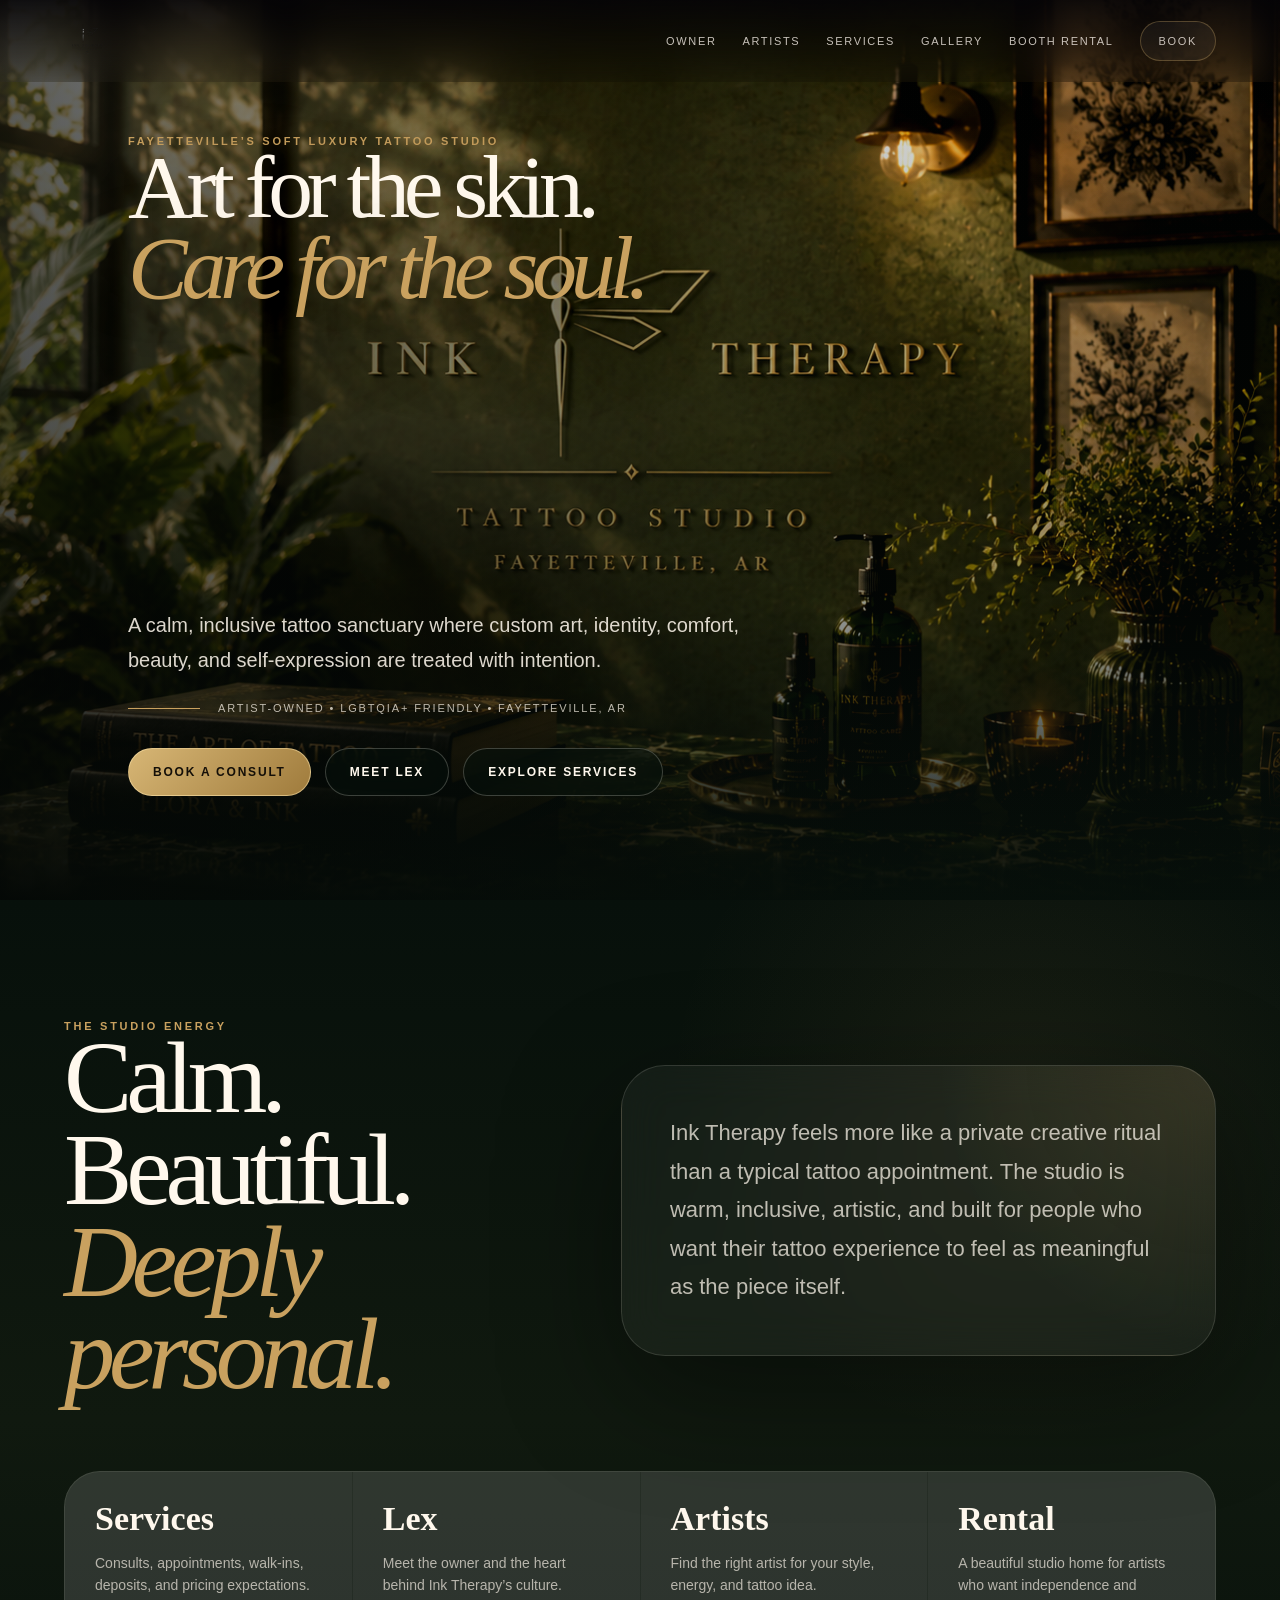
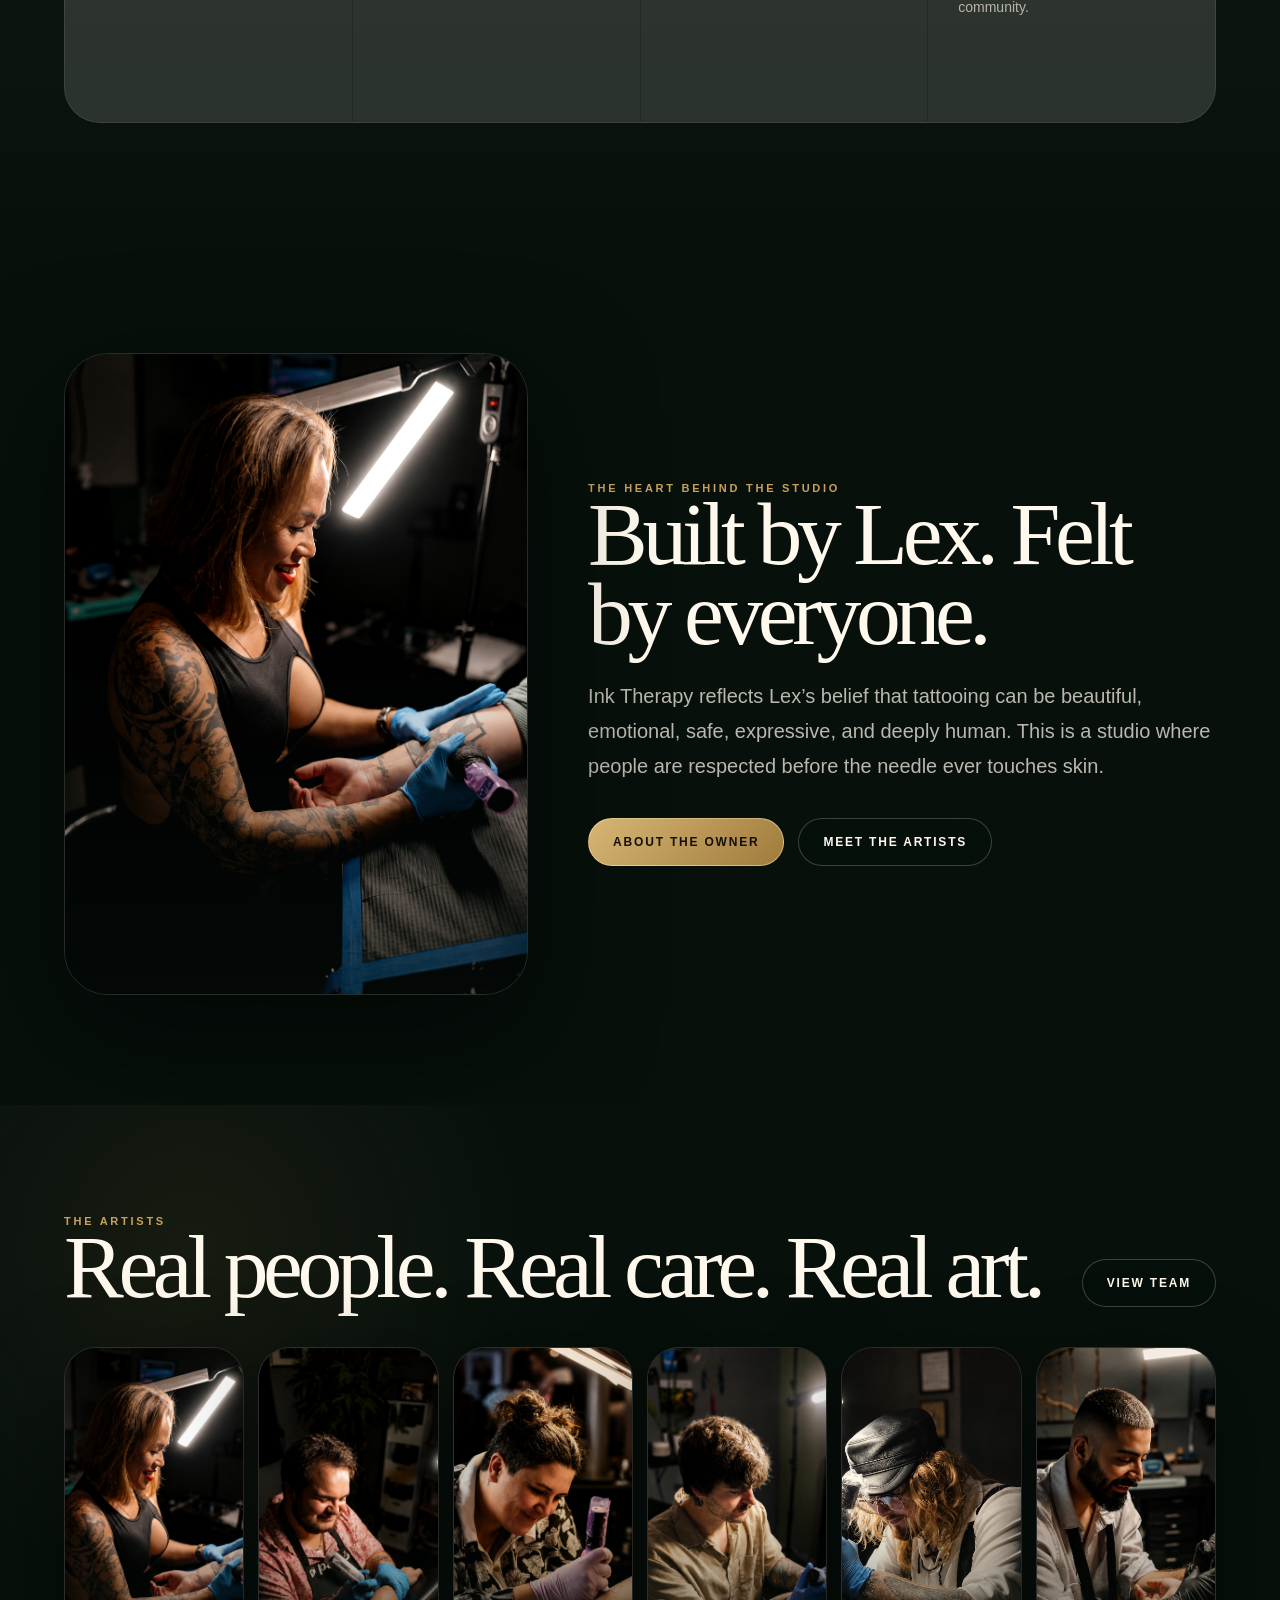
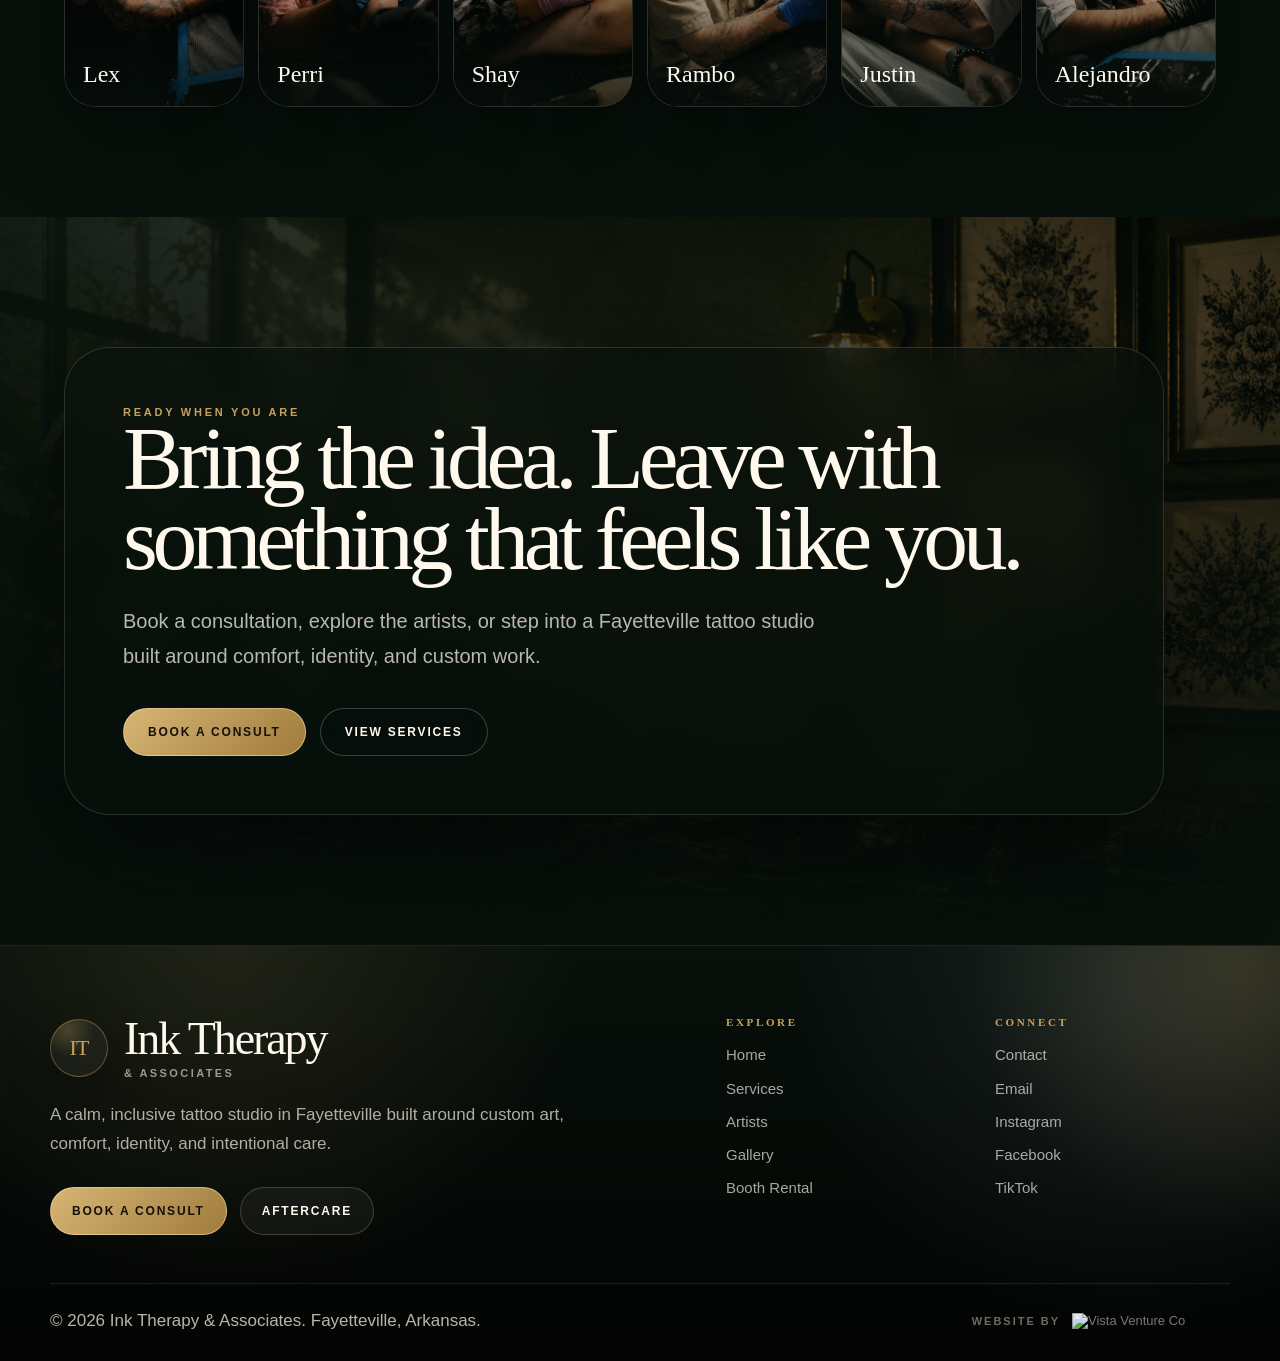
==== index.html @ aa560576 "Update index.html" ====
<!-- ===== PART 1 START: HEAD + GLOBAL STYLE ===== -->
<!DOCTYPE html>
<html lang="en">
<head>
<meta charset="UTF-8" />
<meta name="viewport" content="width=device-width, initial-scale=1.0" />

<title>Ink Therapy | Fayetteville Tattoo Sanctuary</title>
<meta name="description" content="Ink Therapy is a calm, inclusive, artist-owned tattoo studio in Fayetteville, Arkansas built around custom art, comfort, identity, healing, and self-expression." />

<link rel="stylesheet" href="css/nav.css" />

<style>
*{margin:0;padding:0;box-sizing:border-box}
html{scroll-behavior:smooth}

body{
  font-family:Inter,Arial,sans-serif;
  background:#07100b;
  color:#fff8ed;
  overflow-x:hidden;
}

a{text-decoration:none;color:inherit}
img{display:block;max-width:100%}

:root{
  --green:#07100b;
  --deep:#030403;
  --cream:#fff8ed;
  --muted:rgba(255,248,237,.72);
  --gold:#c9a15f;
  --line:rgba(255,248,237,.16);
}

.noise{
  position:fixed;
  inset:0;
  z-index:9999;
  pointer-events:none;
  opacity:.07;
  background-image:url("https://grainy-gradients.vercel.app/noise.svg");
}

.eyebrow{
  color:var(--gold);
  text-transform:uppercase;
  letter-spacing:.25em;
  font-size:11px;
  font-weight:900;
}

h1,h2,h3{
  font-family:Georgia,serif;
  font-weight:500;
  line-height:.9;
}

p{
  color:var(--muted);
  line-height:1.75;
  font-size:17px;
}

.btn-row{
  display:flex;
  gap:14px;
  flex-wrap:wrap;
  margin-top:34px;
}

.btn{
  display:inline-flex;
  align-items:center;
  justify-content:center;
  padding:16px 24px;
  border-radius:999px;
  border:1px solid rgba(255,248,237,.22);
  background:rgba(7,16,11,.56);
  backdrop-filter:blur(18px);
  color:var(--cream);
  text-transform:uppercase;
  letter-spacing:.15em;
  font-size:12px;
  font-weight:900;
  transition:.35s ease;
}

.btn.gold{
  background:linear-gradient(135deg,#d7b675,#9f7b3c);
  color:#140f08;
  border-color:rgba(255,231,174,.5);
}

.btn:hover{
  transform:translateY(-3px);
  border-color:rgba(201,161,95,.7);
  box-shadow:0 24px 80px rgba(0,0,0,.45),0 0 45px rgba(201,161,95,.16);
}

@media(max-width:800px){
  .btn{width:100%}
}
</style>
</head>

<body>
<div class="noise"></div>

<header class="site-header">
  <a href="index.html" class="brand">
    <img src="assets/logo-white.png" alt="Ink Therapy logo">
  </a>

  <nav class="desktop-nav">
    <a href="owner/">Owner</a>
    <a href="team/">Artists</a>
    <a href="services/">Services</a>
    <a href="gallery/">Gallery</a>
    <a href="booth-rental/">Booth Rental</a>
    <a href="contact/" class="nav-cta">Book</a>
  </nav>

  <button class="menu-btn" id="menuBtn">☰</button>
</header>

<div class="mobile-panel" id="mobilePanel">
  <a href="owner/">Owner</a>
  <a href="team/">Artists</a>
  <a href="services/">Services</a>
  <a href="gallery/">Gallery</a>
  <a href="booth-rental/">Booth Rental</a>
  <a href="contact/">Book</a>
</div>

<main>
<!-- ===== PART 1 END ===== -->

 <!-- ===== PART 2 START: CINEMATIC HERO ===== -->
<section class="hero">
<style>
.hero{
  min-height:100vh;
  position:relative;
  overflow:hidden;
  display:flex;
  align-items:flex-start;
  padding:135px 5vw 70px;
  background:#07100b;
}

.hero-bg{
  position:absolute;
  inset:0;
  z-index:0;
}

.hero-bg img{
  width:100%;
  height:100%;
  object-fit:cover;
  object-position:center;
  filter:saturate(1.06) contrast(1.08) brightness(.96);
  transform:scale(1.04);
  animation:slowHero 18s ease-in-out infinite alternate;
}

@keyframes slowHero{
  from{transform:scale(1.04)}
  to{transform:scale(1.12)}
}

.hero-bg::after{
  content:"";
  position:absolute;
  inset:0;
  background:
    linear-gradient(90deg,rgba(3,4,3,.62) 0%,rgba(3,4,3,.32) 38%,rgba(3,4,3,.08) 72%),
    linear-gradient(to top,#07100b 0%,rgba(7,16,11,.34) 32%,rgba(7,16,11,.02) 100%);
}

.hero-content{
  position:relative;
  z-index:3;
  max-width:900px;
  margin-left:5vw;
}

.hero h1{
  font-size:clamp(36px,7vw,92px);
  max-width:600px;
  letter-spacing:-.07em;
  text-shadow:0 32px 90px rgba(0,0,0,.82);
}

.hero h1 em{
  display:block;
  color:var(--gold);
  font-style:italic;
  white-space:nowrap;
}

.hero-copy{
  max-width:640px;
  margin-top:300px;
  font-size:20px;
  color:rgba(255,248,237,.86);
}

.hero-signature{
  display:flex;
  align-items:center;
  gap:18px;
  margin-top:24px;
  color:rgba(255,248,237,.72);
  text-transform:uppercase;
  letter-spacing:.17em;
  font-size:11px;
}

.hero-signature::before{
  content:"";
  width:72px;
  height:1px;
  background:var(--gold);
}

.hero-side-card{
  display:none;
}

@media(max-width:950px){
  .hero{
    padding:125px 22px 70px;
  }

  .hero-copy{
    margin-top:190px;
  }
}
</style>

<div class="hero-bg">
  <img src="assets/hero-background.png" alt="Luxury green Ink Therapy tattoo studio interior">
</div>

<div class="hero-content">
  <div class="eyebrow">Fayetteville’s soft luxury tattoo studio</div>

  <h1>
    Art for the skin.
    <em>Care for the soul.</em>
  </h1>

  <p class="hero-copy">
    A calm, inclusive tattoo sanctuary where custom art, identity,
    comfort, beauty, and self-expression are treated with intention.
  </p>

  <div class="hero-signature">
    Artist-owned • LGBTQIA+ friendly • Fayetteville, AR
  </div>

  <div class="btn-row">
    <a class="btn gold" href="contact/">Book a Consult</a>
    <a class="btn" href="owner/">Meet Lex</a>
    <a class="btn" href="services/">Explore Services</a>
  </div>
</div>
</section>

<!-- ===== PART 2 END ===== -->

  <!-- ===== PART 3 START: HOME CONTENT ===== -->
<section class="intro">
<style>
.intro{
  padding:120px 5vw;
  background:
    radial-gradient(circle at 80% 20%,rgba(201,161,95,.08),transparent 28%),
    linear-gradient(to bottom,#07100b,#10190f 55%,#07100b);
}

.intro-grid{
  display:grid;
  grid-template-columns:.9fr 1.1fr;
  gap:70px;
  align-items:center;
}

.intro h2{
  font-size:clamp(46px,8vw,118px);
  letter-spacing:-.06em;
}

.intro h2 em{
  color:var(--gold);
  font-style:italic;
}

.intro-panel{
  padding:48px;
  border-radius:44px;
  border:1px solid rgba(255,248,237,.13);
  background:
    radial-gradient(circle at top right,rgba(201,161,95,.14),transparent 42%),
    rgba(255,255,255,.045);
  backdrop-filter:blur(22px);
  box-shadow:0 35px 120px rgba(0,0,0,.42);
}

.intro-panel p{
  font-size:22px;
}

.path-grid{
  display:grid;
  grid-template-columns:repeat(4,1fr);
  gap:1px;
  margin-top:70px;
  border:1px solid rgba(255,248,237,.12);
  border-radius:36px;
  overflow:hidden;
  background:rgba(255,255,255,.1);
}

.path-card{
  min-height:250px;
  padding:30px;
  background:rgba(255,255,255,.04);
  transition:.35s;
}

.path-card:hover{
  background:
    radial-gradient(circle at top right,rgba(201,161,95,.15),transparent 42%),
    rgba(255,255,255,.075);
}

.path-card strong{
  display:block;
  font-family:Georgia,serif;
  font-size:34px;
  line-height:1;
  margin-bottom:16px;
}

.path-card span{
  color:rgba(255,248,237,.66);
  line-height:1.6;
  font-size:14px;
}

@media(max-width:950px){
  .intro{padding:90px 22px}
  .intro-grid,.path-grid{grid-template-columns:1fr}
  .intro-panel{padding:34px}
}
</style>

<div class="intro-grid">
  <div>
    <div class="eyebrow">The studio energy</div>
    <h2>
      Calm. Beautiful.<br>
      <em>Deeply personal.</em>
    </h2>
  </div>

  <div class="intro-panel">
    <p>
      Ink Therapy feels more like a private creative ritual than a typical tattoo appointment.
      The studio is warm, inclusive, artistic, and built for people who want their tattoo
      experience to feel as meaningful as the piece itself.
    </p>
  </div>
</div>

<div class="path-grid">
  <a class="path-card" href="services/">
    <strong>Services</strong>
    <span>Consults, appointments, walk-ins, deposits, and pricing expectations.</span>
  </a>

  <a class="path-card" href="owner/">
    <strong>Lex</strong>
    <span>Meet the owner and the heart behind Ink Therapy’s culture.</span>
  </a>

  <a class="path-card" href="team/">
    <strong>Artists</strong>
    <span>Find the right artist for your style, energy, and tattoo idea.</span>
  </a>

  <a class="path-card" href="booth-rental/">
    <strong>Rental</strong>
    <span>A beautiful studio home for artists who want independence and community.</span>
  </a>
</div>
</section>

<section class="owner-preview">
<style>
.owner-preview{
  padding:110px 5vw;
  background:#07100b;
  overflow:hidden;
}

.owner-wrap{
  display:grid;
  grid-template-columns:.85fr 1.15fr;
  gap:60px;
  align-items:center;
}

.owner-photo{
  position:relative;
  border-radius:44px;
  overflow:hidden;
  border:1px solid rgba(255,248,237,.13);
  box-shadow:0 40px 120px rgba(0,0,0,.55);
}

.owner-photo img{
  width:100%;
  height:640px;
  object-fit:cover;
  filter:saturate(.95) contrast(1.04);
}

.owner-photo::after{
  content:"";
  position:absolute;
  inset:0;
  background:linear-gradient(to top,rgba(7,16,11,.5),transparent 58%);
}

.owner-copy h2{
  font-size:clamp(46px,7vw,104px);
  letter-spacing:-.06em;
}

.owner-copy p{
  max-width:720px;
  margin-top:24px;
  font-size:20px;
}

@media(max-width:950px){
  .owner-preview{padding:90px 22px}
  .owner-wrap{grid-template-columns:1fr}
  .owner-photo img{height:520px}
}
</style>

<div class="owner-wrap">
  <div class="owner-photo">
    <img src="assets/team-lex.png" alt="Lex, owner of Ink Therapy">
  </div>

  <div class="owner-copy">
    <div class="eyebrow">The heart behind the studio</div>
    <h2>Built by Lex. Felt by everyone.</h2>
    <p>
      Ink Therapy reflects Lex’s belief that tattooing can be beautiful,
      emotional, safe, expressive, and deeply human. This is a studio where
      people are respected before the needle ever touches skin.
    </p>

    <div class="btn-row">
      <a class="btn gold" href="owner/">About the Owner</a>
      <a class="btn" href="team/">Meet the Artists</a>
    </div>
  </div>
</div>
</section>
<!-- ===== PART 3 END ===== -->

  <!-- ===== PART 4 START: TEAM STRIP + CTA + FOOTER + JS ===== -->
<section class="team-strip">
<style>
.team-strip{
  padding:110px 5vw;
  background:
    radial-gradient(circle at 15% 20%,rgba(201,161,95,.08),transparent 28%),
    #07100b;
}

.team-head{
  display:flex;
  justify-content:space-between;
  align-items:end;
  gap:30px;
  margin-bottom:40px;
}

.team-head h2{
  font-size:clamp(44px,7vw,100px);
  letter-spacing:-.06em;
}

.team-row{
  display:grid;
  grid-template-columns:repeat(6,1fr);
  gap:14px;
}

.artist-tile{
  position:relative;
  min-height:360px;
  border-radius:32px;
  overflow:hidden;
  border:1px solid rgba(255,248,237,.12);
  background:#111;
  box-shadow:0 25px 90px rgba(0,0,0,.42);
}

.artist-tile img{
  width:100%;
  height:100%;
  object-fit:cover;
  transition:.8s ease;
}

.artist-tile:hover img{
  transform:scale(1.08);
}

.artist-tile::after{
  content:"";
  position:absolute;
  inset:0;
  background:linear-gradient(to top,rgba(7,16,11,.78),transparent 55%);
}

.artist-tile span{
  position:absolute;
  left:18px;
  bottom:18px;
  z-index:2;
  font-family:Georgia,serif;
  font-size:24px;
}

.final-cta{
  padding:130px 5vw;
  background:
    linear-gradient(90deg,rgba(7,16,11,.94),rgba(7,16,11,.68),rgba(7,16,11,.25)),
    linear-gradient(to top,#07100b,rgba(7,16,11,.2)),
    url("assets/hero-background.png") center/cover;
}

.cta-box{
  max-width:1100px;
  padding:58px;
  border-radius:46px;
  border:1px solid rgba(255,248,237,.14);
  background:rgba(7,16,11,.62);
  backdrop-filter:blur(24px);
  box-shadow:0 40px 120px rgba(0,0,0,.55);
}

.cta-box h2{
  font-size:clamp(46px,7vw,104px);
  letter-spacing:-.06em;
}

.cta-box p{
  max-width:720px;
  margin-top:24px;
  font-size:20px;
}

.footer{
  padding:42px 5vw;
  display:flex;
  justify-content:space-between;
  gap:20px;
  flex-wrap:wrap;
  border-top:1px solid rgba(255,248,237,.08);
  color:rgba(255,248,237,.52);
  font-size:13px;
  background:#07100b;
}

.footer a{color:#fff8ed}

@media(max-width:1050px){
  .team-row{grid-template-columns:repeat(3,1fr)}
}

@media(max-width:700px){
  .team-strip,.final-cta{padding:90px 22px}
  .team-head{display:block}
  .team-row{grid-template-columns:1fr 1fr}
  .artist-tile{min-height:280px}
  .cta-box{padding:34px;border-radius:34px}
}
</style>

<div class="team-head">
  <div>
    <div class="eyebrow">The artists</div>
    <h2>Real people. Real care. Real art.</h2>
  </div>
  <a class="btn" href="team/">View Team</a>
</div>

<div class="team-row">
  <a class="artist-tile" href="owner/">
    <img src="assets/team-lex.png" alt="Lex">
    <span>Lex</span>
  </a>

  <a class="artist-tile" href="team/">
    <img src="assets/team-perri.png" alt="Perri">
    <span>Perri</span>
  </a>

  <a class="artist-tile" href="team/">
    <img src="assets/team-shay.png" alt="Shay">
    <span>Shay</span>
  </a>

  <a class="artist-tile" href="team/">
    <img src="assets/team-rambo.png" alt="Rambo">
    <span>Rambo</span>
  </a>

  <a class="artist-tile" href="team/">
    <img src="assets/team-justin.png" alt="Justin">
    <span>Justin</span>
  </a>

  <a class="artist-tile" href="team/">
    <img src="assets/team-alejandro.png" alt="Alejandro">
    <span>Alejandro</span>
  </a>
</div>
</section>

<section class="final-cta">
  <div class="cta-box">
    <div class="eyebrow">Ready when you are</div>
    <h2>Bring the idea. Leave with something that feels like you.</h2>
    <p>
      Book a consultation, explore the artists, or step into a Fayetteville tattoo
      studio built around comfort, identity, and custom work.
    </p>

    <div class="btn-row">
      <a class="btn gold" href="contact/">Book a Consult</a>
      <a class="btn" href="services/">View Services</a>
    </div>
  </div>
</section>

</main>

<div id="site-footer"></div>
<script src="components/footer.js"></script>

<script>
const menuBtn = document.getElementById("menuBtn");
const mobilePanel = document.getElementById("mobilePanel");

menuBtn.addEventListener("click", () => {
  mobilePanel.classList.toggle("active");
  menuBtn.textContent = mobilePanel.classList.contains("active") ? "×" : "☰";
});

mobilePanel.querySelectorAll("a").forEach(link => {
  link.addEventListener("click", () => {
    mobilePanel.classList.remove("active");
    menuBtn.textContent = "☰";
  });
});
</script>

</body>
</html>
<!-- ===== PART 4 END ===== -->
---- css/nav.css ----
/* ===== PART 1 START: SHARED NAV ===== */
:root{
  --ink:#050407;
  --skin:#fff8f1;
  --muted:rgba(255,248,241,.66);
  --gold:#d6b16f;
  --line:rgba(255,255,255,.14);
  --glass:rgba(255,255,255,.06);
}

.site-header{
  position:fixed;
  top:0;
  left:0;
  width:100%;
  z-index:999;
  padding:18px 5vw;
  display:flex;
  justify-content:space-between;
  align-items:center;
  background:linear-gradient(to bottom,rgba(5,4,7,.88),rgba(5,4,7,.16));
  backdrop-filter:blur(22px);
}

.brand{
  display:flex;
  align-items:center;
  text-decoration:none;
}

.brand img{
  height:46px;
  width:auto;
  display:block;
  filter:none;
}

.desktop-nav{
  display:flex;
  gap:26px;
  align-items:center;
}

.desktop-nav a{
  color:var(--skin);
  text-decoration:none;
  text-transform:uppercase;
  letter-spacing:.15em;
  font-size:11px;
  opacity:.76;
  transition:.3s;
}

.desktop-nav a:hover{
  color:var(--gold);
  opacity:1;
}

.nav-cta{
  padding:13px 18px;
  border-radius:999px;
  border:1px solid rgba(214,177,111,.4);
  background:rgba(255,255,255,.06);
}

.menu-btn{
  display:none;
  width:46px;
  height:46px;
  border-radius:50%;
  border:1px solid var(--line);
  background:var(--glass);
  color:var(--skin);
  font-size:22px;
}

.mobile-panel{
  position:fixed;
  inset:0;
  z-index:998;
  display:none;
  flex-direction:column;
  align-items:center;
  justify-content:center;
  gap:28px;
  background:rgba(5,4,7,.97);
  backdrop-filter:blur(30px);
}

.mobile-panel.active{
  display:flex;
}

.mobile-panel a{
  color:var(--skin);
  text-decoration:none;
  text-transform:uppercase;
  letter-spacing:.16em;
  font-size:18px;
}

@media(max-width:900px){
  .desktop-nav{display:none}
  .menu-btn{display:block}
  .brand img{height:38px}
}
/* ===== PART 1 END ===== */
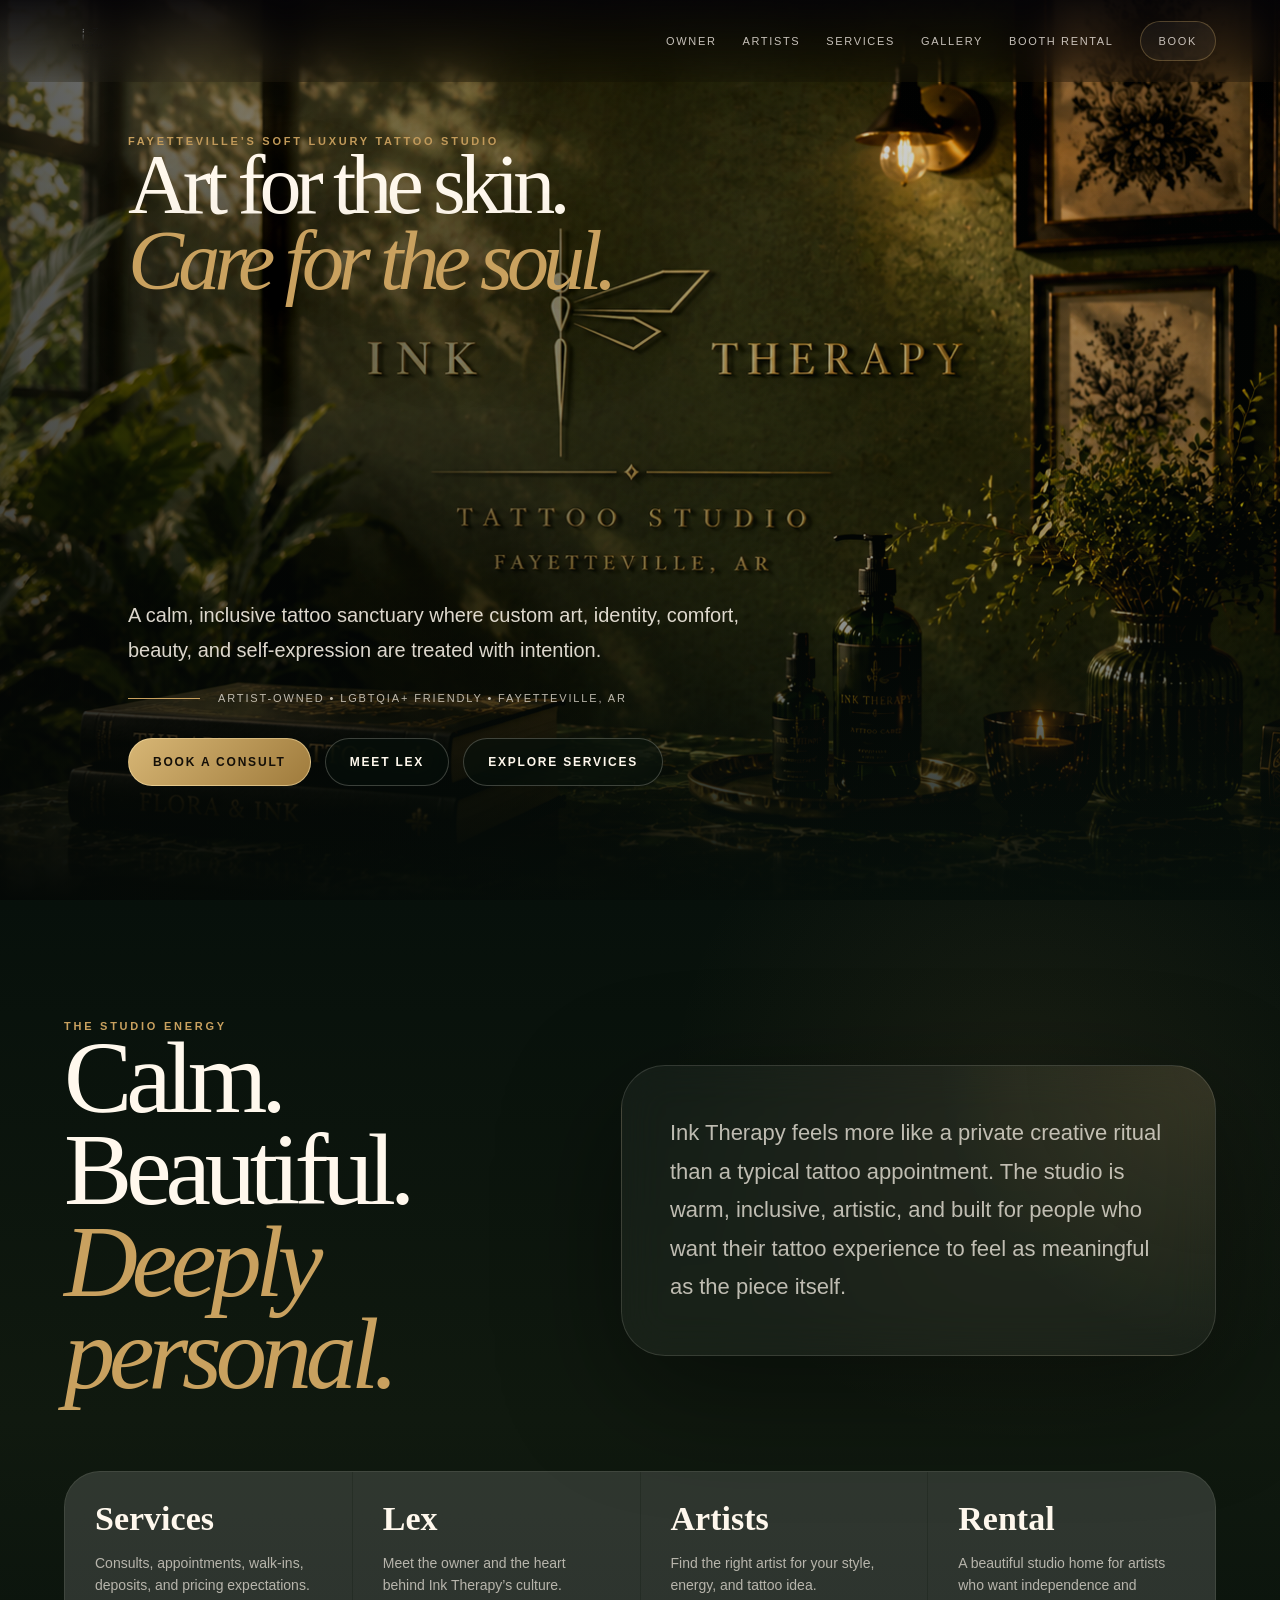
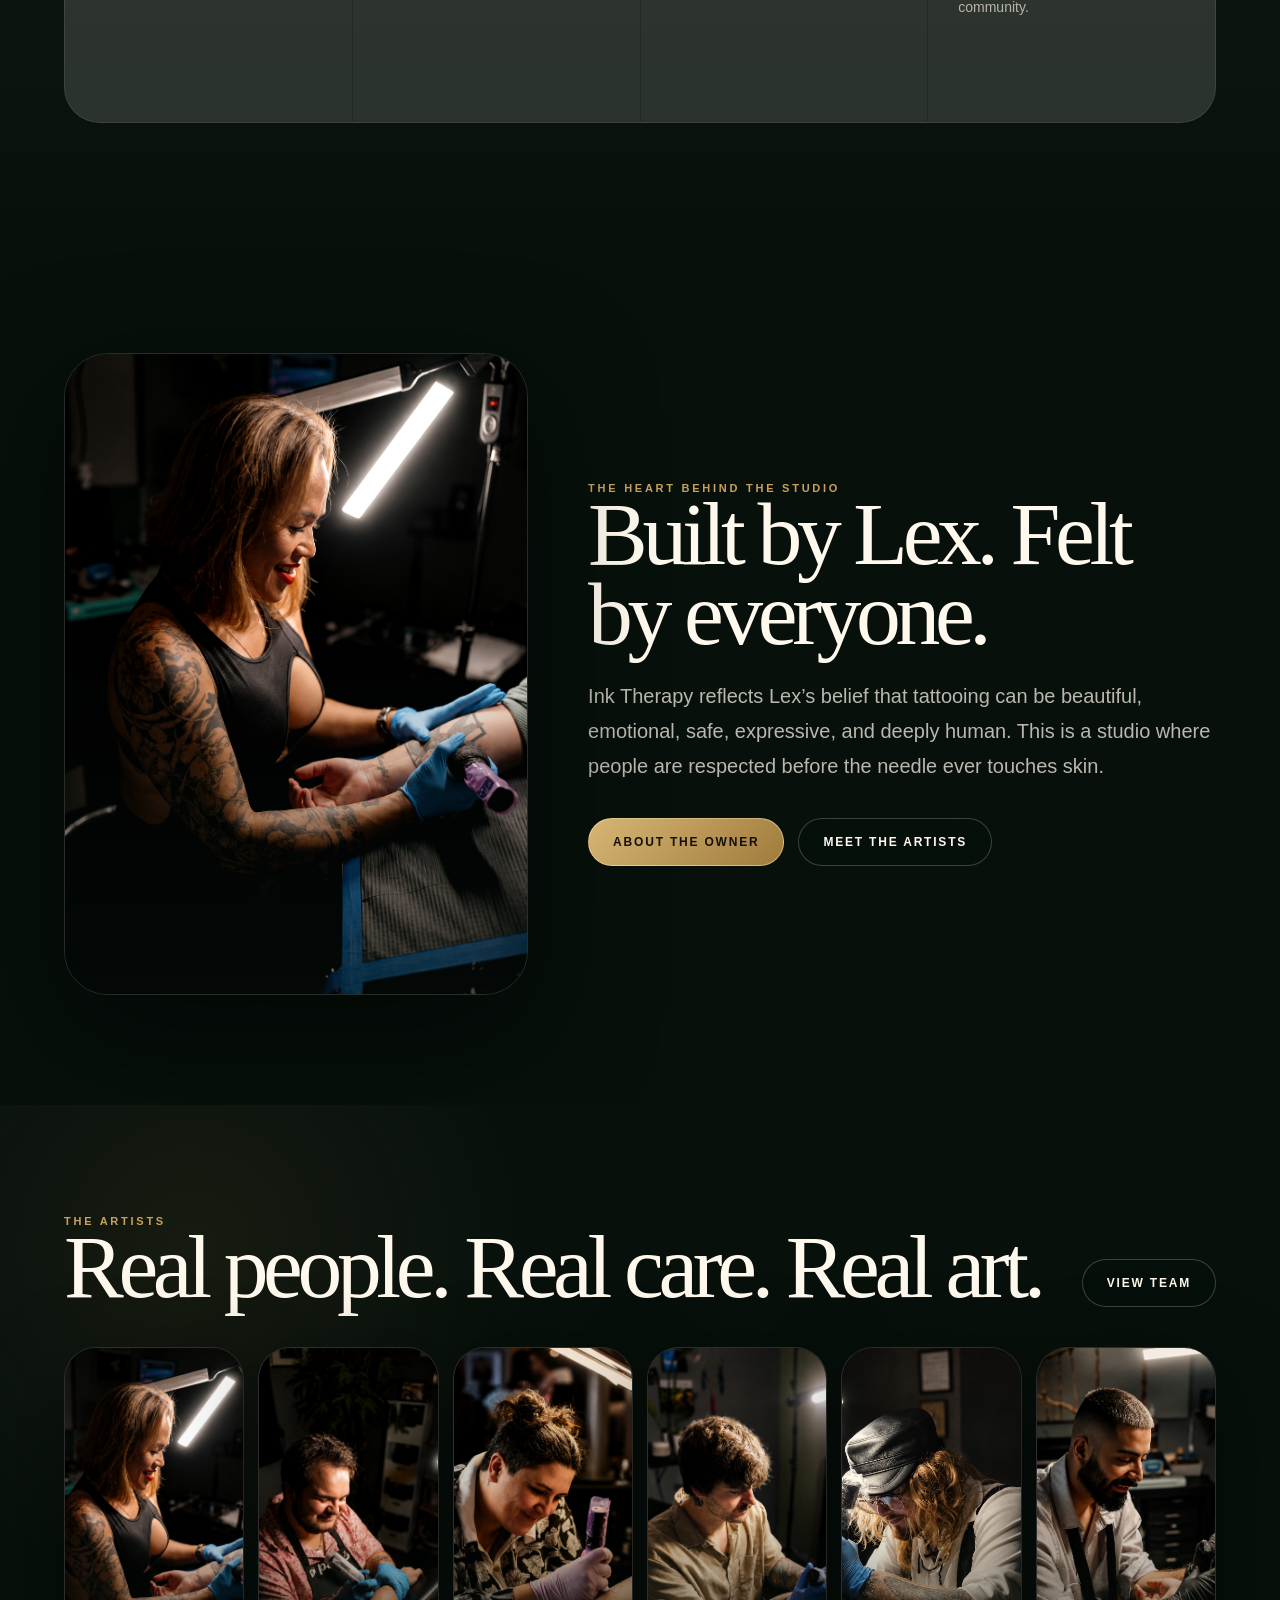
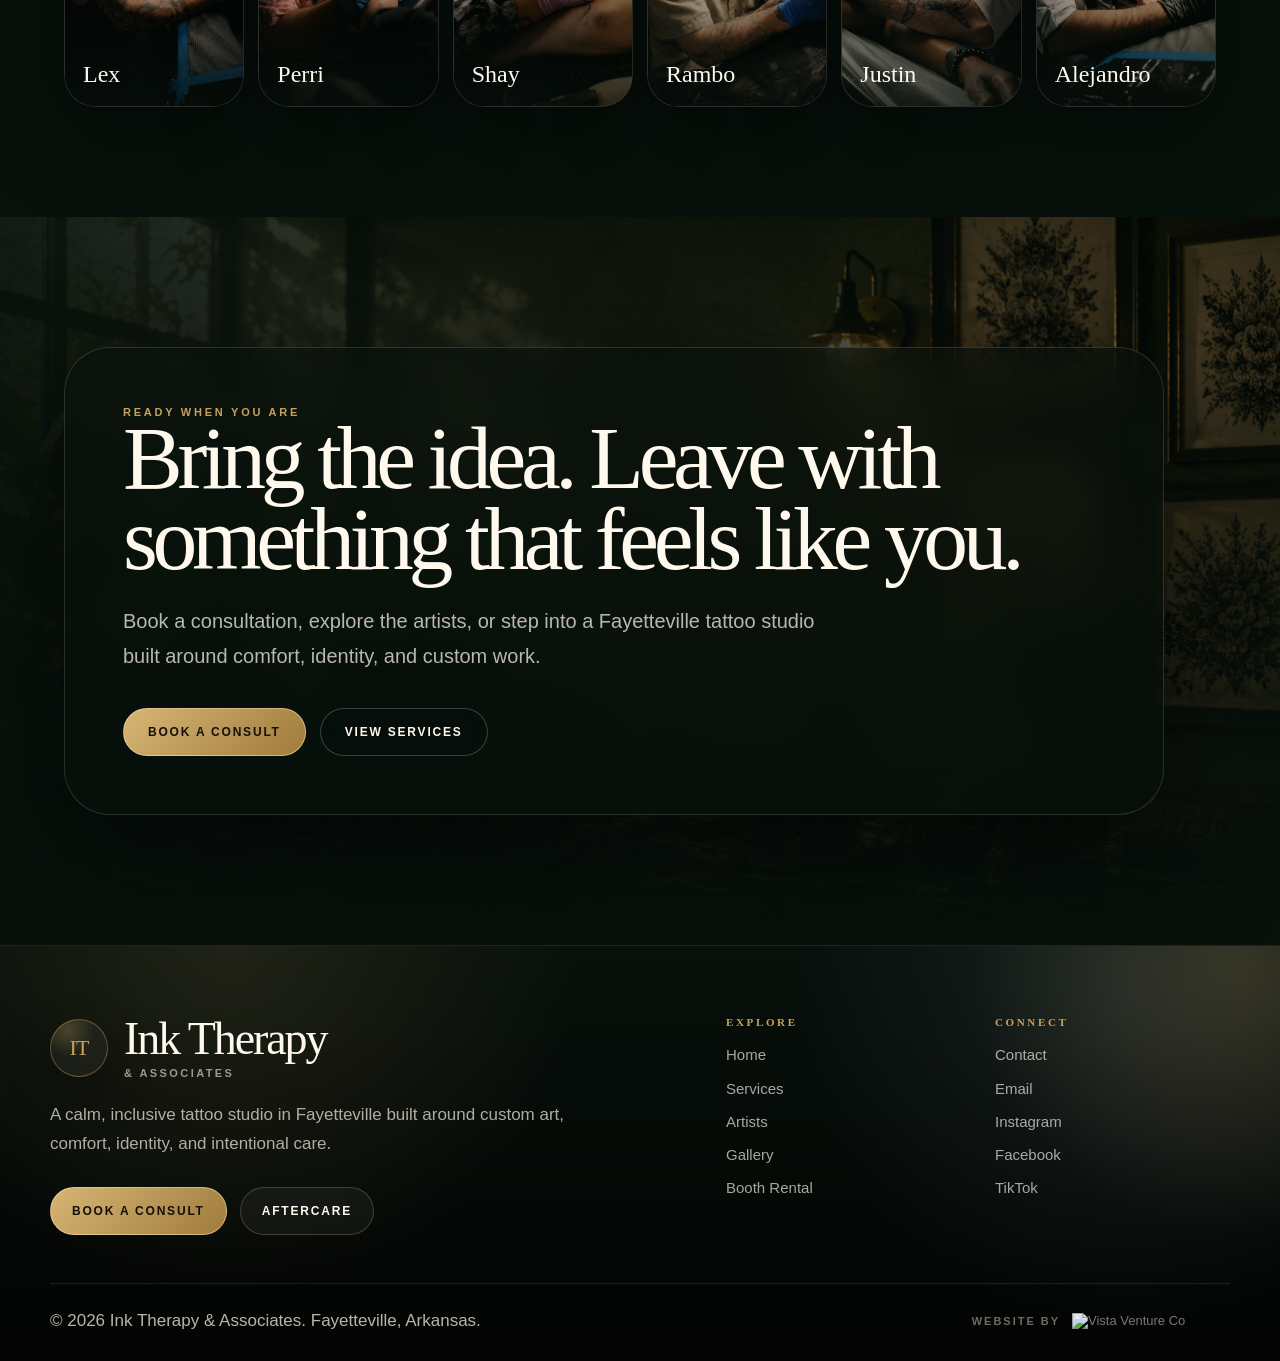
==== commit 737fc819: "Update index.html" ====
--- a/index.html
+++ b/index.html
@@ -187,8 +187,8 @@
 }
 
 .hero h1{
-  font-size:clamp(36px,7vw,92px);
-  max-width:600px;
+  font-size:clamp(28px,7vw,84px);
+  max-width:800px;
   letter-spacing:-.07em;
   text-shadow:0 32px 90px rgba(0,0,0,.82);
 }
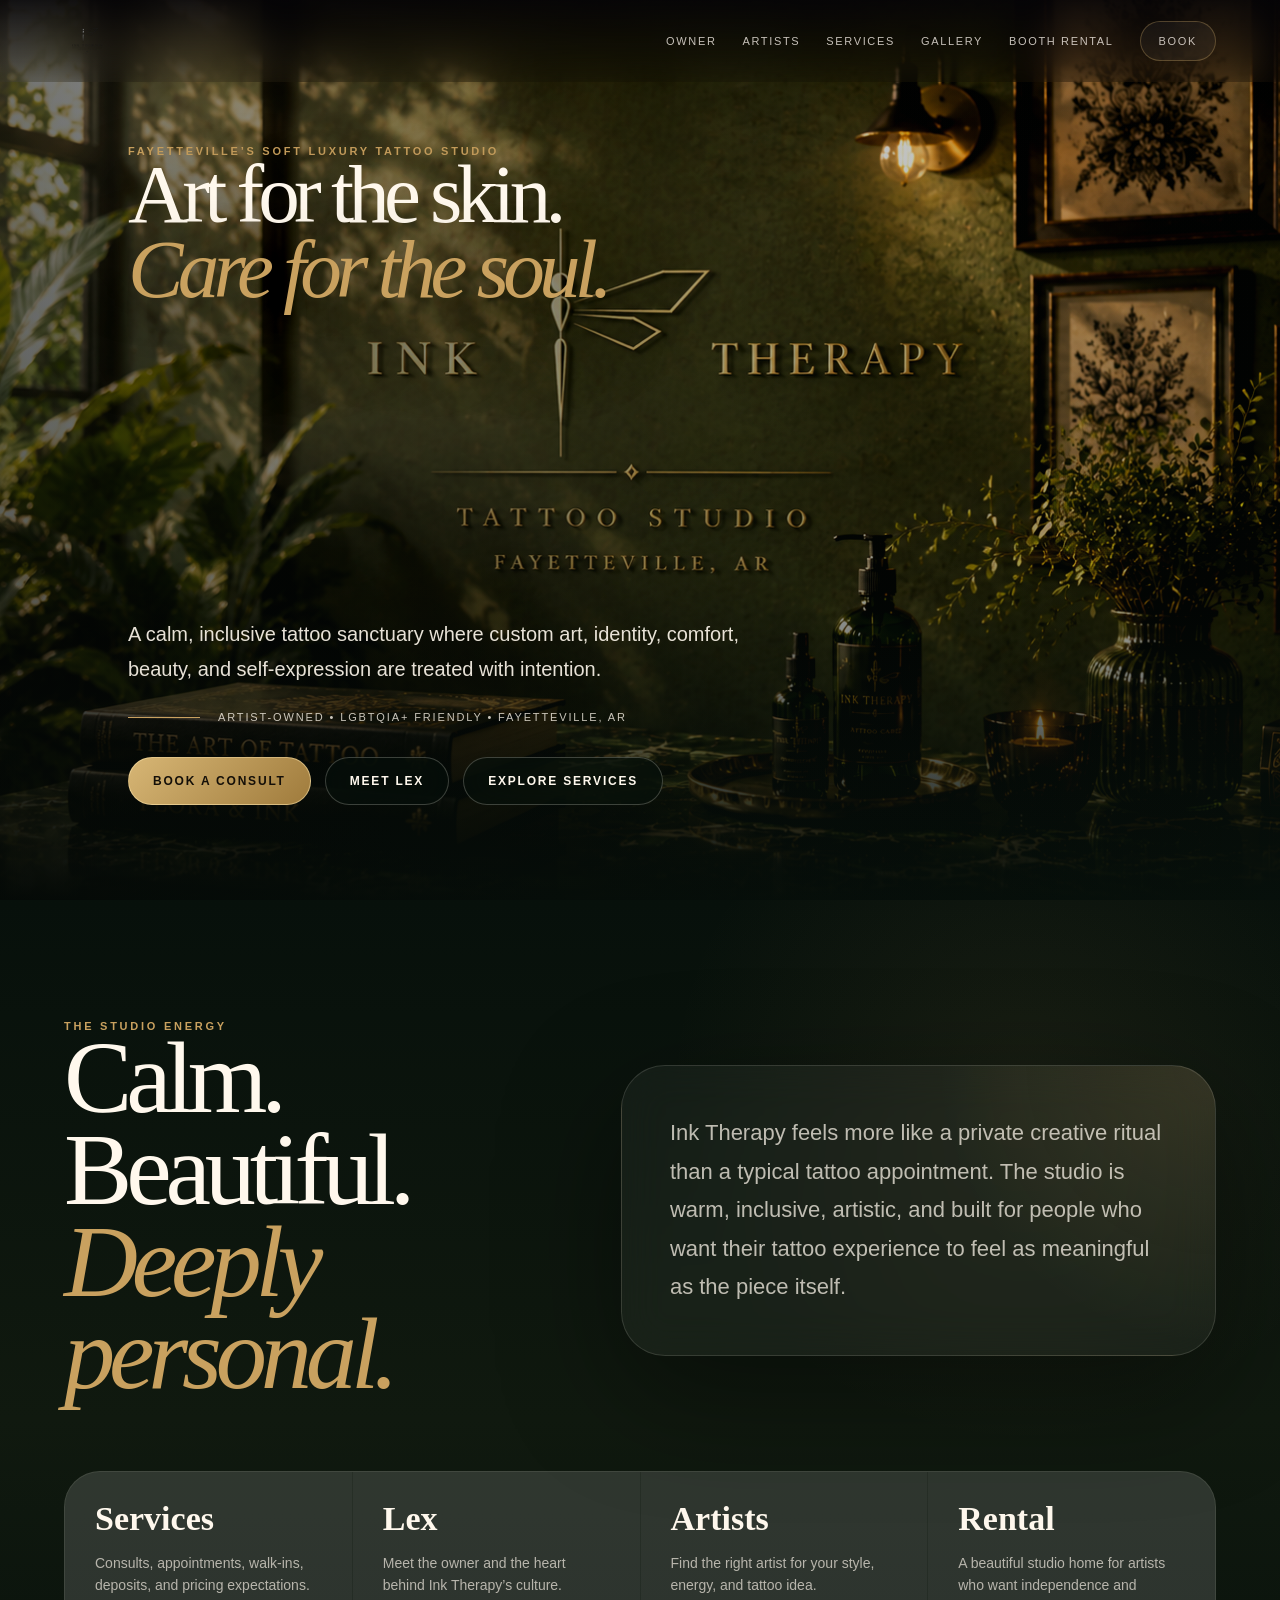
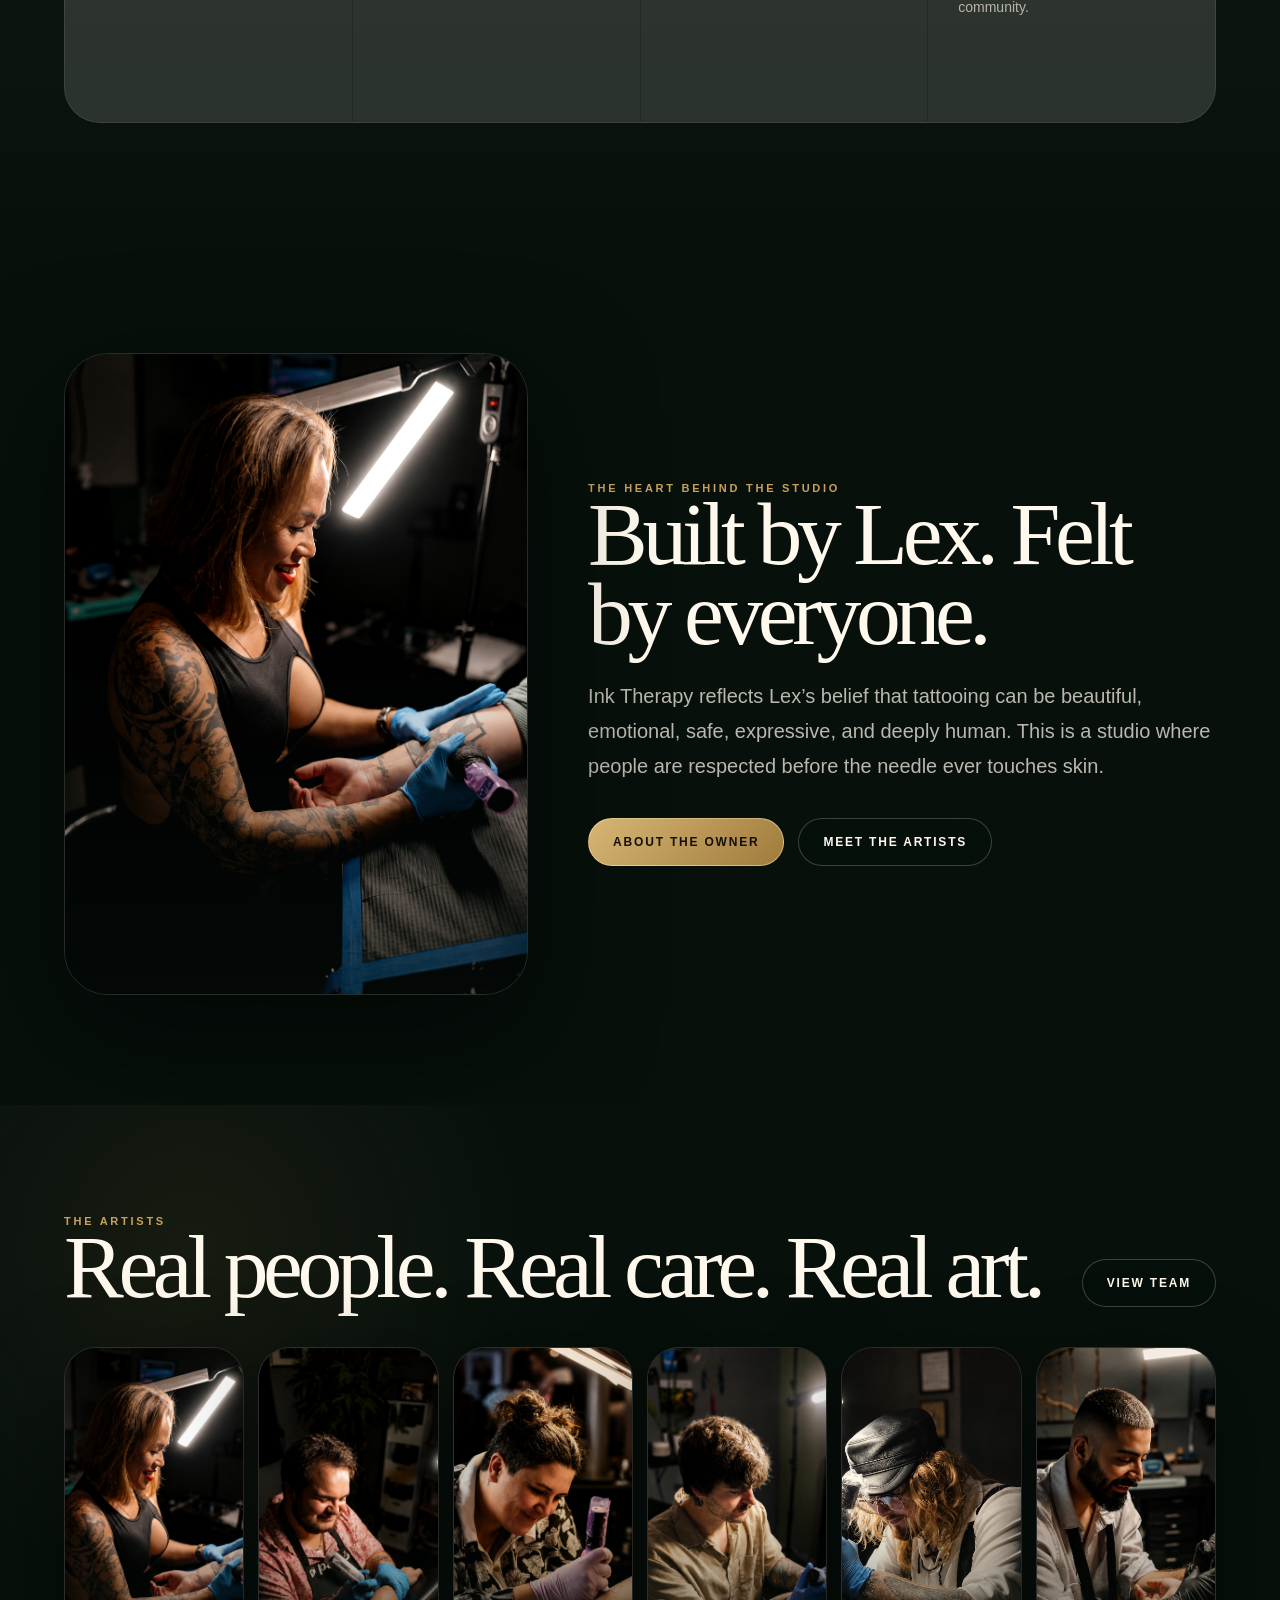
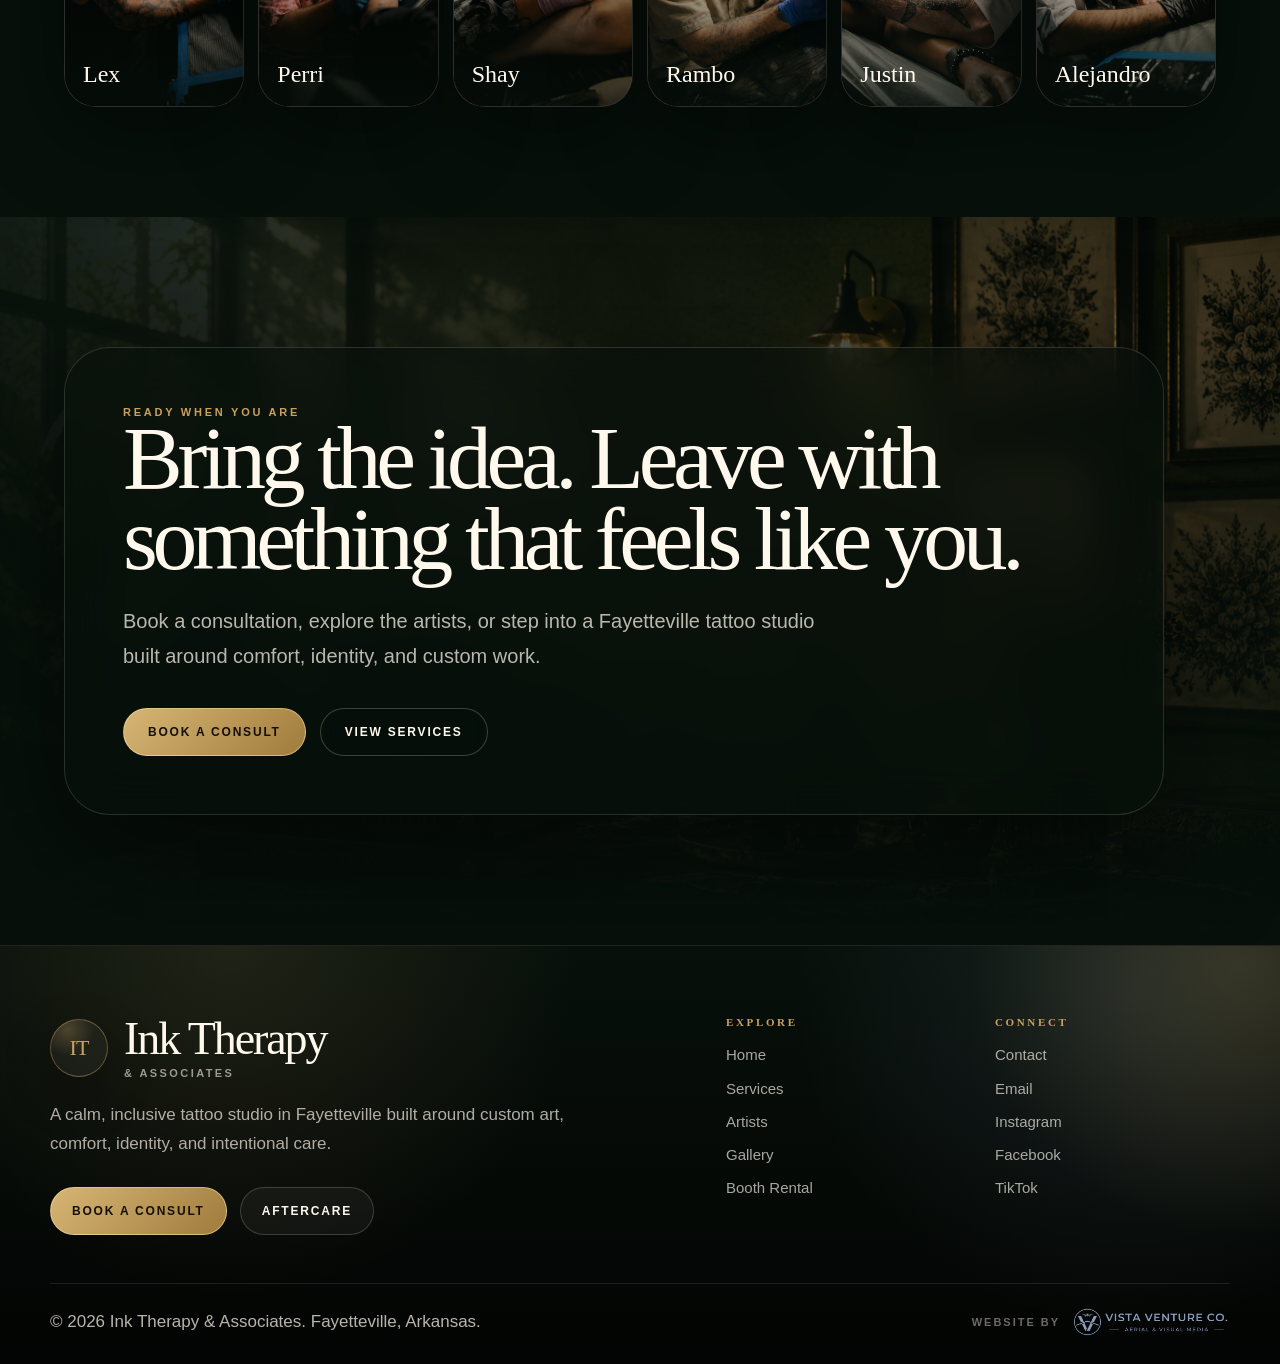
==== commit 73d11dc4: "Update index.html" ====
--- a/index.html
+++ b/index.html
@@ -143,9 +143,6 @@
   min-height:100vh;
   position:relative;
   overflow:hidden;
-  display:flex;
-  align-items:flex-start;
-  padding:135px 5vw 70px;
   background:#07100b;
 }
 
@@ -175,20 +172,21 @@
   position:absolute;
   inset:0;
   background:
-    linear-gradient(90deg,rgba(3,4,3,.62) 0%,rgba(3,4,3,.32) 38%,rgba(3,4,3,.08) 72%),
-    linear-gradient(to top,#07100b 0%,rgba(7,16,11,.34) 32%,rgba(7,16,11,.02) 100%);
-}
-
-.hero-content{
-  position:relative;
+    linear-gradient(90deg,rgba(3,4,3,.52),rgba(3,4,3,.22),rgba(3,4,3,.04)),
+    linear-gradient(to top,#07100b 0%,rgba(7,16,11,.28) 34%,rgba(7,16,11,.02) 100%);
+}
+
+.hero-title{
+  position:absolute;
   z-index:3;
-  max-width:900px;
-  margin-left:5vw;
+  top:145px;
+  left:10vw;
+  max-width:820px;
 }
 
 .hero h1{
-  font-size:clamp(28px,7vw,84px);
-  max-width:800px;
+  font-size:clamp(44px,6.5vw,96px);
+  max-width:820px;
   letter-spacing:-.07em;
   text-shadow:0 32px 90px rgba(0,0,0,.82);
 }
@@ -200,11 +198,17 @@
   white-space:nowrap;
 }
 
+.hero-lower{
+  position:absolute;
+  z-index:3;
+  left:10vw;
+  bottom:95px;
+  max-width:650px;
+}
+
 .hero-copy{
-  max-width:640px;
-  margin-top:300px;
   font-size:20px;
-  color:rgba(255,248,237,.86);
+  color:rgba(255,248,237,.9);
 }
 
 .hero-signature{
@@ -212,7 +216,7 @@
   align-items:center;
   gap:18px;
   margin-top:24px;
-  color:rgba(255,248,237,.72);
+  color:rgba(255,248,237,.78);
   text-transform:uppercase;
   letter-spacing:.17em;
   font-size:11px;
@@ -225,17 +229,58 @@
   background:var(--gold);
 }
 
-.hero-side-card{
-  display:none;
-}
-
 @media(max-width:950px){
   .hero{
-    padding:125px 22px 70px;
+    min-height:100svh;
+  }
+
+  .hero-bg img{
+    object-position:58% center;
+  }
+
+  .hero-bg::after{
+    background:
+      linear-gradient(to bottom,rgba(3,4,3,.72),rgba(3,4,3,.22),rgba(3,4,3,.82)),
+      linear-gradient(90deg,rgba(3,4,3,.58),rgba(3,4,3,.16));
+  }
+
+  .hero-title{
+    top:125px;
+    left:22px;
+    right:22px;
+    max-width:none;
+  }
+
+  .hero h1{
+    font-size:clamp(42px,13vw,72px);
+    max-width:100%;
+  }
+
+  .hero h1 em{
+    white-space:normal;
+  }
+
+  .hero-lower{
+    left:22px;
+    right:22px;
+    bottom:42px;
+    max-width:none;
   }
 
   .hero-copy{
-    margin-top:190px;
+    font-size:16px;
+    line-height:1.55;
+  }
+
+  .hero-signature{
+    font-size:10px;
+    line-height:1.5;
+    align-items:flex-start;
+  }
+
+  .hero-signature::before{
+    width:42px;
+    margin-top:7px;
   }
 }
 </style>
@@ -244,14 +289,15 @@
   <img src="assets/hero-background.png" alt="Luxury green Ink Therapy tattoo studio interior">
 </div>
 
-<div class="hero-content">
+<div class="hero-title">
   <div class="eyebrow">Fayetteville’s soft luxury tattoo studio</div>
-
   <h1>
     Art for the skin.
     <em>Care for the soul.</em>
   </h1>
-
+</div>
+
+<div class="hero-lower">
   <p class="hero-copy">
     A calm, inclusive tattoo sanctuary where custom art, identity,
     comfort, beauty, and self-expression are treated with intention.
@@ -268,7 +314,6 @@
   </div>
 </div>
 </section>
-
 <!-- ===== PART 2 END ===== -->
 
   <!-- ===== PART 3 START: HOME CONTENT ===== -->
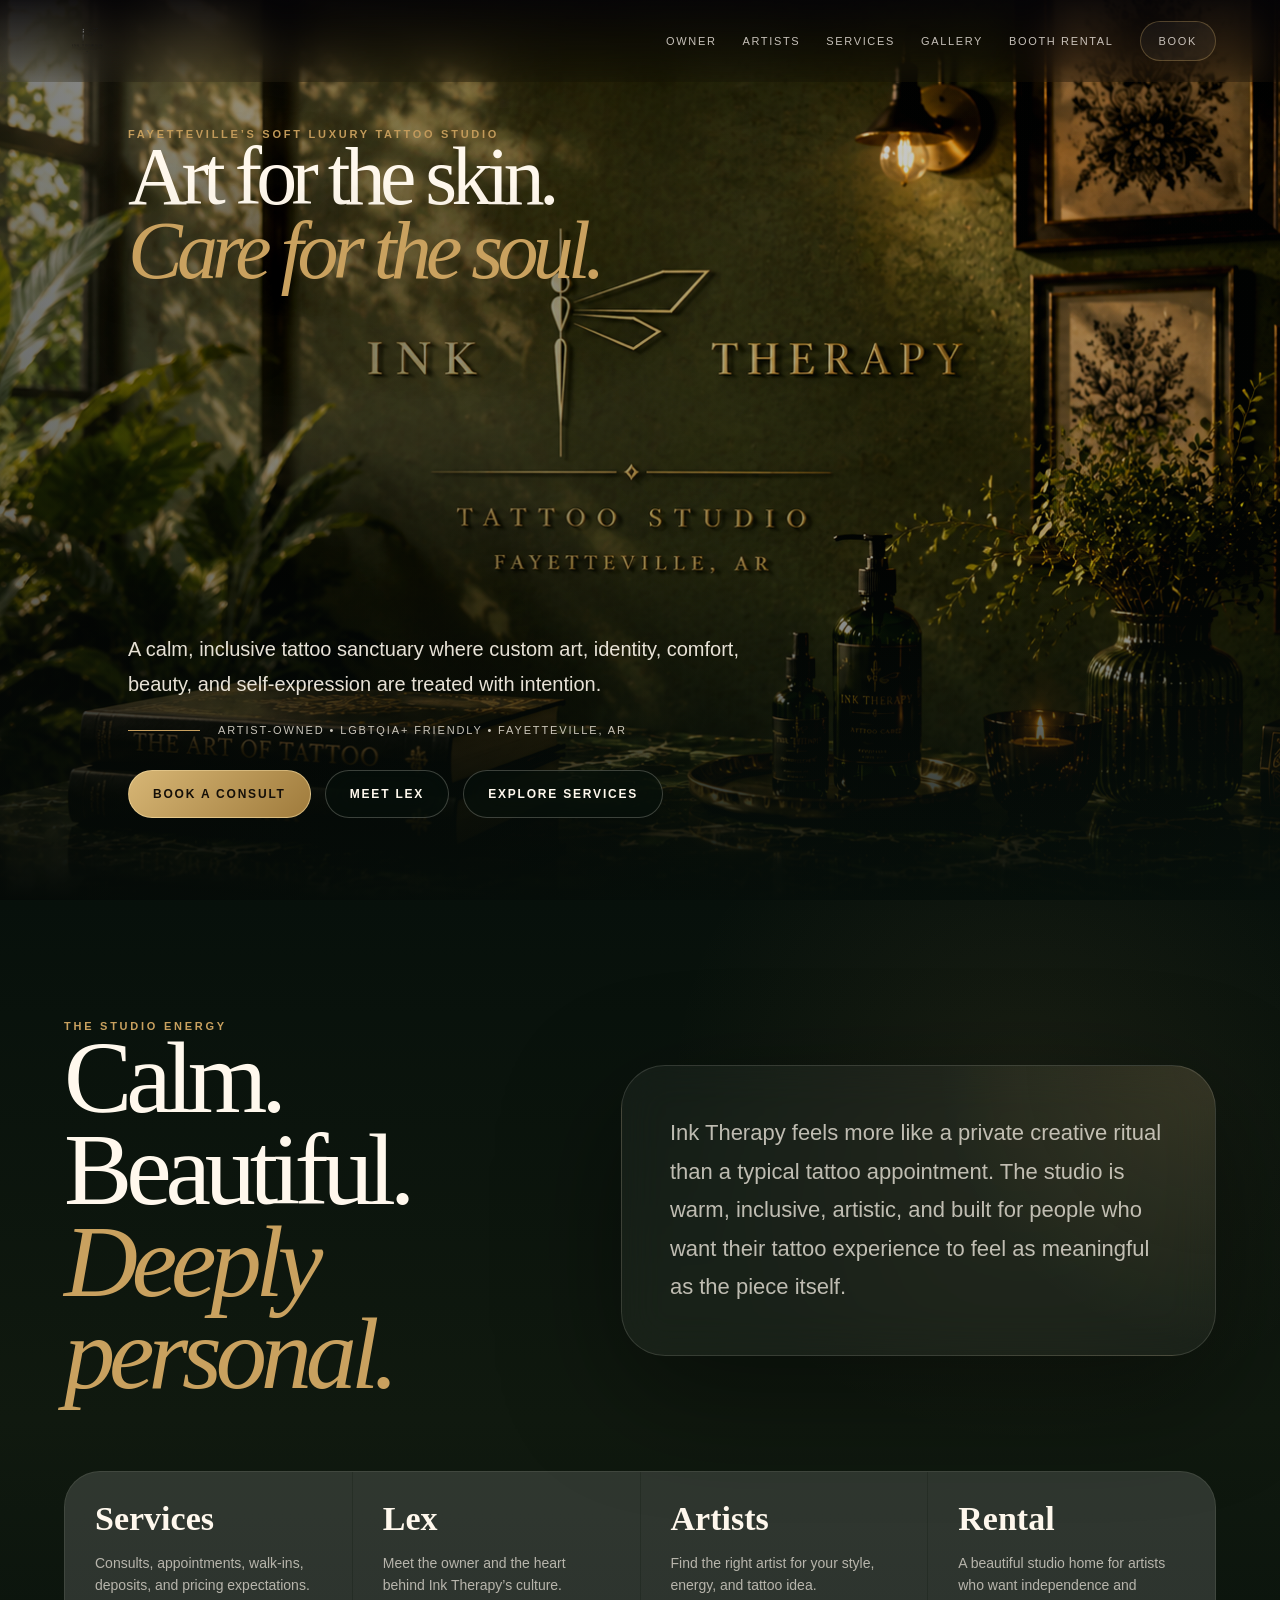
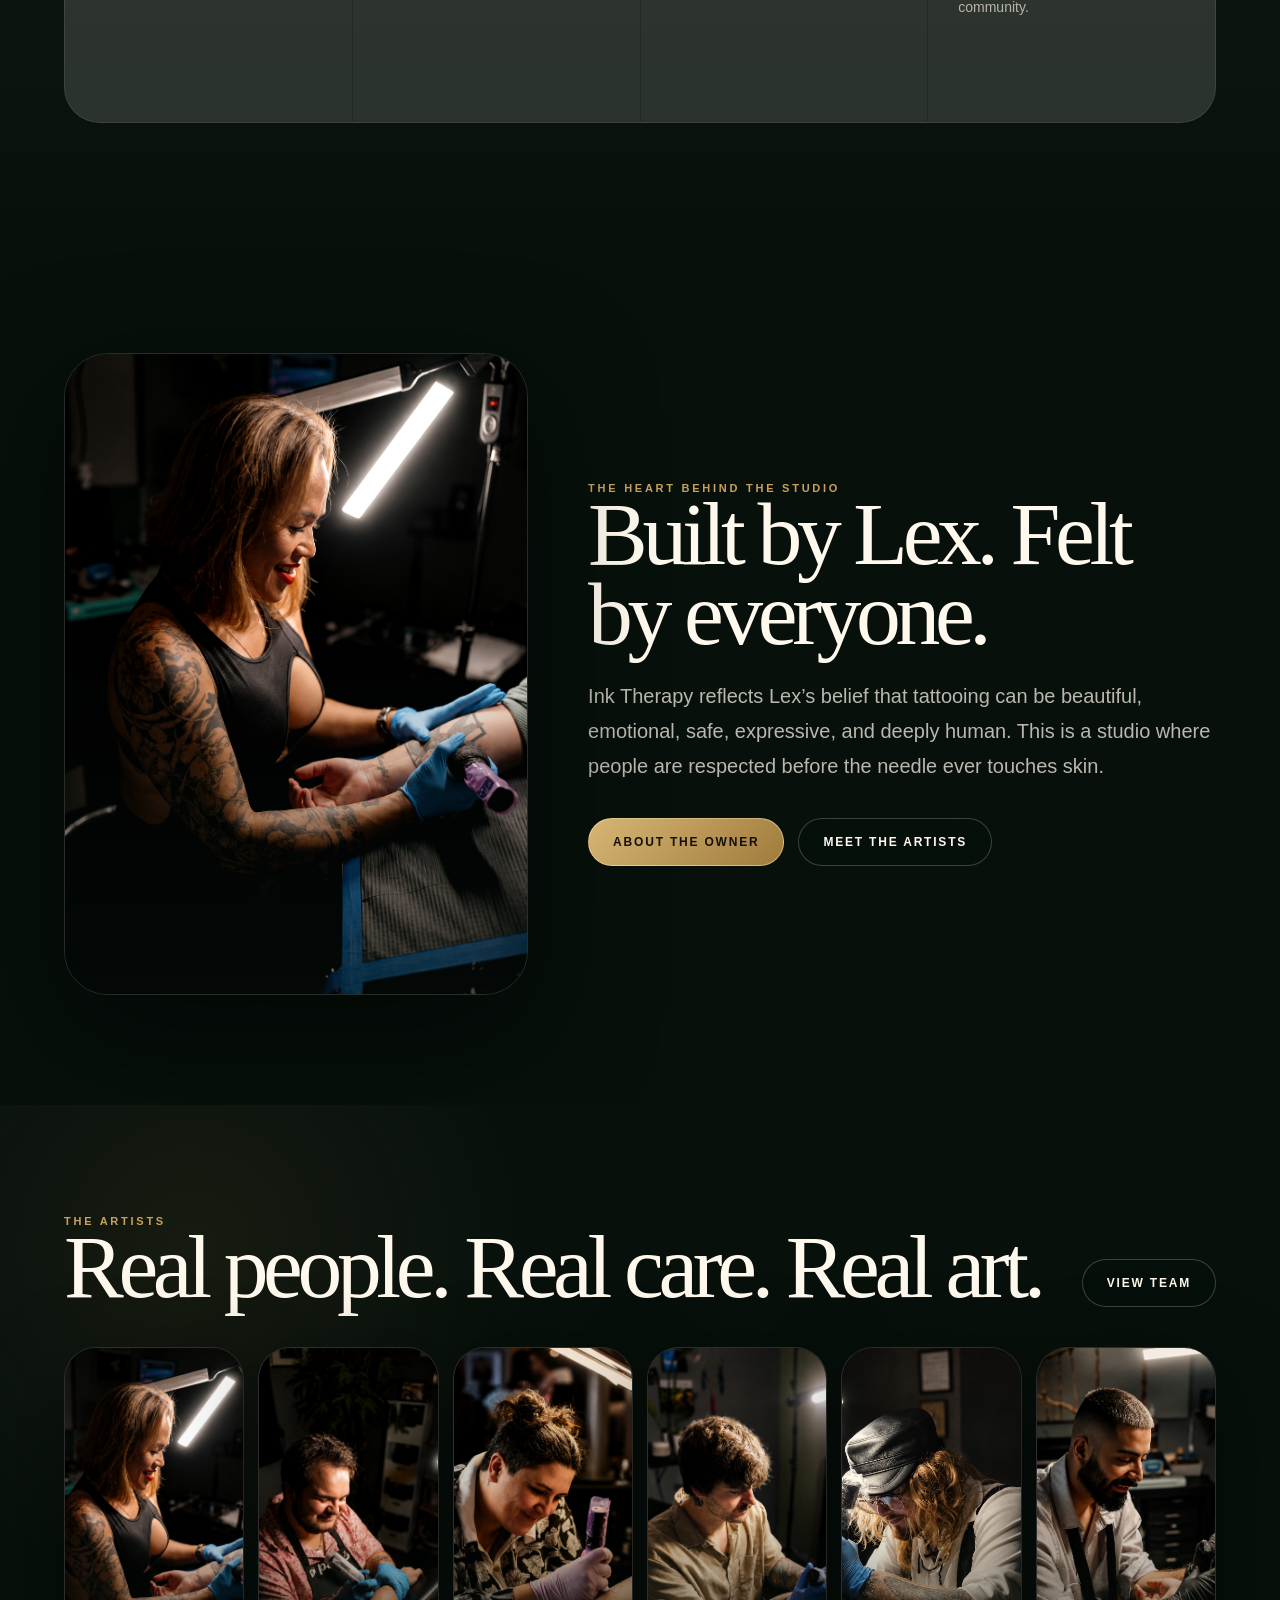
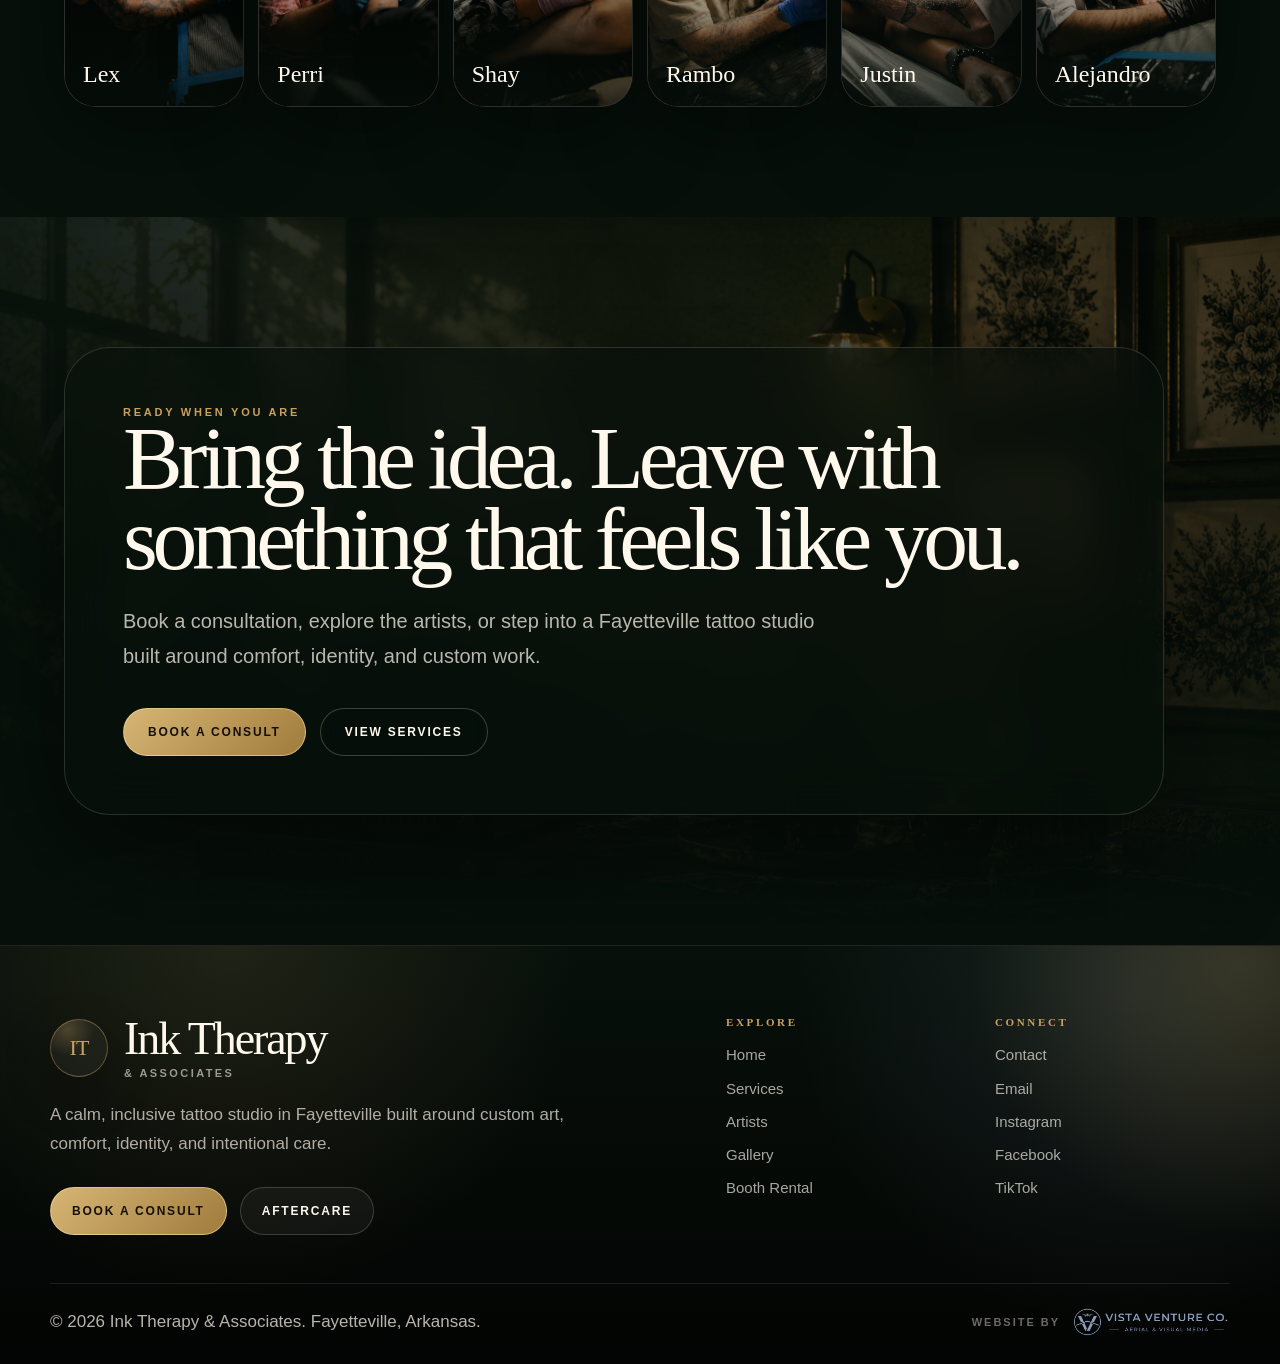
==== commit 9f40797d: "Fix mobile hero layout" ====
--- a/index.html
+++ b/index.html
@@ -136,7 +136,7 @@
 <main>
 <!-- ===== PART 1 END ===== -->
 
- <!-- ===== PART 2 START: CINEMATIC HERO ===== -->
+<!-- ===== PART 2 START: CINEMATIC HERO ===== -->
 <section class="hero">
 <style>
 .hero{
@@ -172,23 +172,23 @@
   position:absolute;
   inset:0;
   background:
-    linear-gradient(90deg,rgba(3,4,3,.52),rgba(3,4,3,.22),rgba(3,4,3,.04)),
-    linear-gradient(to top,#07100b 0%,rgba(7,16,11,.28) 34%,rgba(7,16,11,.02) 100%);
+    linear-gradient(90deg,rgba(3,4,3,.48),rgba(3,4,3,.2),rgba(3,4,3,.04)),
+    linear-gradient(to top,#07100b 0%,rgba(7,16,11,.24) 36%,rgba(7,16,11,.02) 100%);
 }
 
 .hero-title{
   position:absolute;
   z-index:3;
-  top:145px;
+  top:128px;
   left:10vw;
   max-width:820px;
 }
 
 .hero h1{
-  font-size:clamp(44px,6.5vw,96px);
+  font-size:clamp(46px,6.4vw,96px);
   max-width:820px;
   letter-spacing:-.07em;
-  text-shadow:0 32px 90px rgba(0,0,0,.82);
+  text-shadow:0 32px 90px rgba(0,0,0,.85);
 }
 
 .hero h1 em{
@@ -202,7 +202,7 @@
   position:absolute;
   z-index:3;
   left:10vw;
-  bottom:95px;
+  bottom:82px;
   max-width:650px;
 }
 
@@ -215,7 +215,7 @@
   display:flex;
   align-items:center;
   gap:18px;
-  margin-top:24px;
+  margin-top:22px;
   color:rgba(255,248,237,.78);
   text-transform:uppercase;
   letter-spacing:.17em;
@@ -235,25 +235,29 @@
   }
 
   .hero-bg img{
-    object-position:58% center;
+    object-position:76% center;
+    filter:saturate(1.05) contrast(1.05) brightness(.72);
+    animation:none;
+    transform:scale(1.02);
   }
 
   .hero-bg::after{
     background:
-      linear-gradient(to bottom,rgba(3,4,3,.72),rgba(3,4,3,.22),rgba(3,4,3,.82)),
-      linear-gradient(90deg,rgba(3,4,3,.58),rgba(3,4,3,.16));
+      linear-gradient(to bottom,rgba(7,16,11,.92) 0%,rgba(7,16,11,.5) 34%,rgba(7,16,11,.9) 100%),
+      linear-gradient(90deg,rgba(7,16,11,.84),rgba(7,16,11,.24));
   }
 
   .hero-title{
-    top:125px;
+    top:150px;
     left:22px;
     right:22px;
     max-width:none;
   }
 
   .hero h1{
-    font-size:clamp(42px,13vw,72px);
+    font-size:clamp(42px,12.8vw,68px);
     max-width:100%;
+    line-height:.92;
   }
 
   .hero h1 em{
@@ -276,11 +280,22 @@
     font-size:10px;
     line-height:1.5;
     align-items:flex-start;
+    gap:12px;
   }
 
   .hero-signature::before{
-    width:42px;
+    width:38px;
     margin-top:7px;
+  }
+
+  .hero .btn-row{
+    margin-top:24px;
+    gap:12px;
+  }
+
+  .hero .btn{
+    width:100%;
+    padding:15px 18px;
   }
 }
 </style>
@@ -316,7 +331,7 @@
 </section>
 <!-- ===== PART 2 END ===== -->
 
-  <!-- ===== PART 3 START: HOME CONTENT ===== -->
+<!-- ===== PART 3 START: HOME CONTENT ===== -->
 <section class="intro">
 <style>
 .intro{
@@ -522,7 +537,7 @@
 </section>
 <!-- ===== PART 3 END ===== -->
 
-  <!-- ===== PART 4 START: TEAM STRIP + CTA + FOOTER + JS ===== -->
+<!-- ===== PART 4 START: TEAM STRIP + CTA + FOOTER + JS ===== -->
 <section class="team-strip">
 <style>
 .team-strip{
@@ -726,4 +741,3 @@
 </body>
 </html>
 <!-- ===== PART 4 END ===== -->
-  
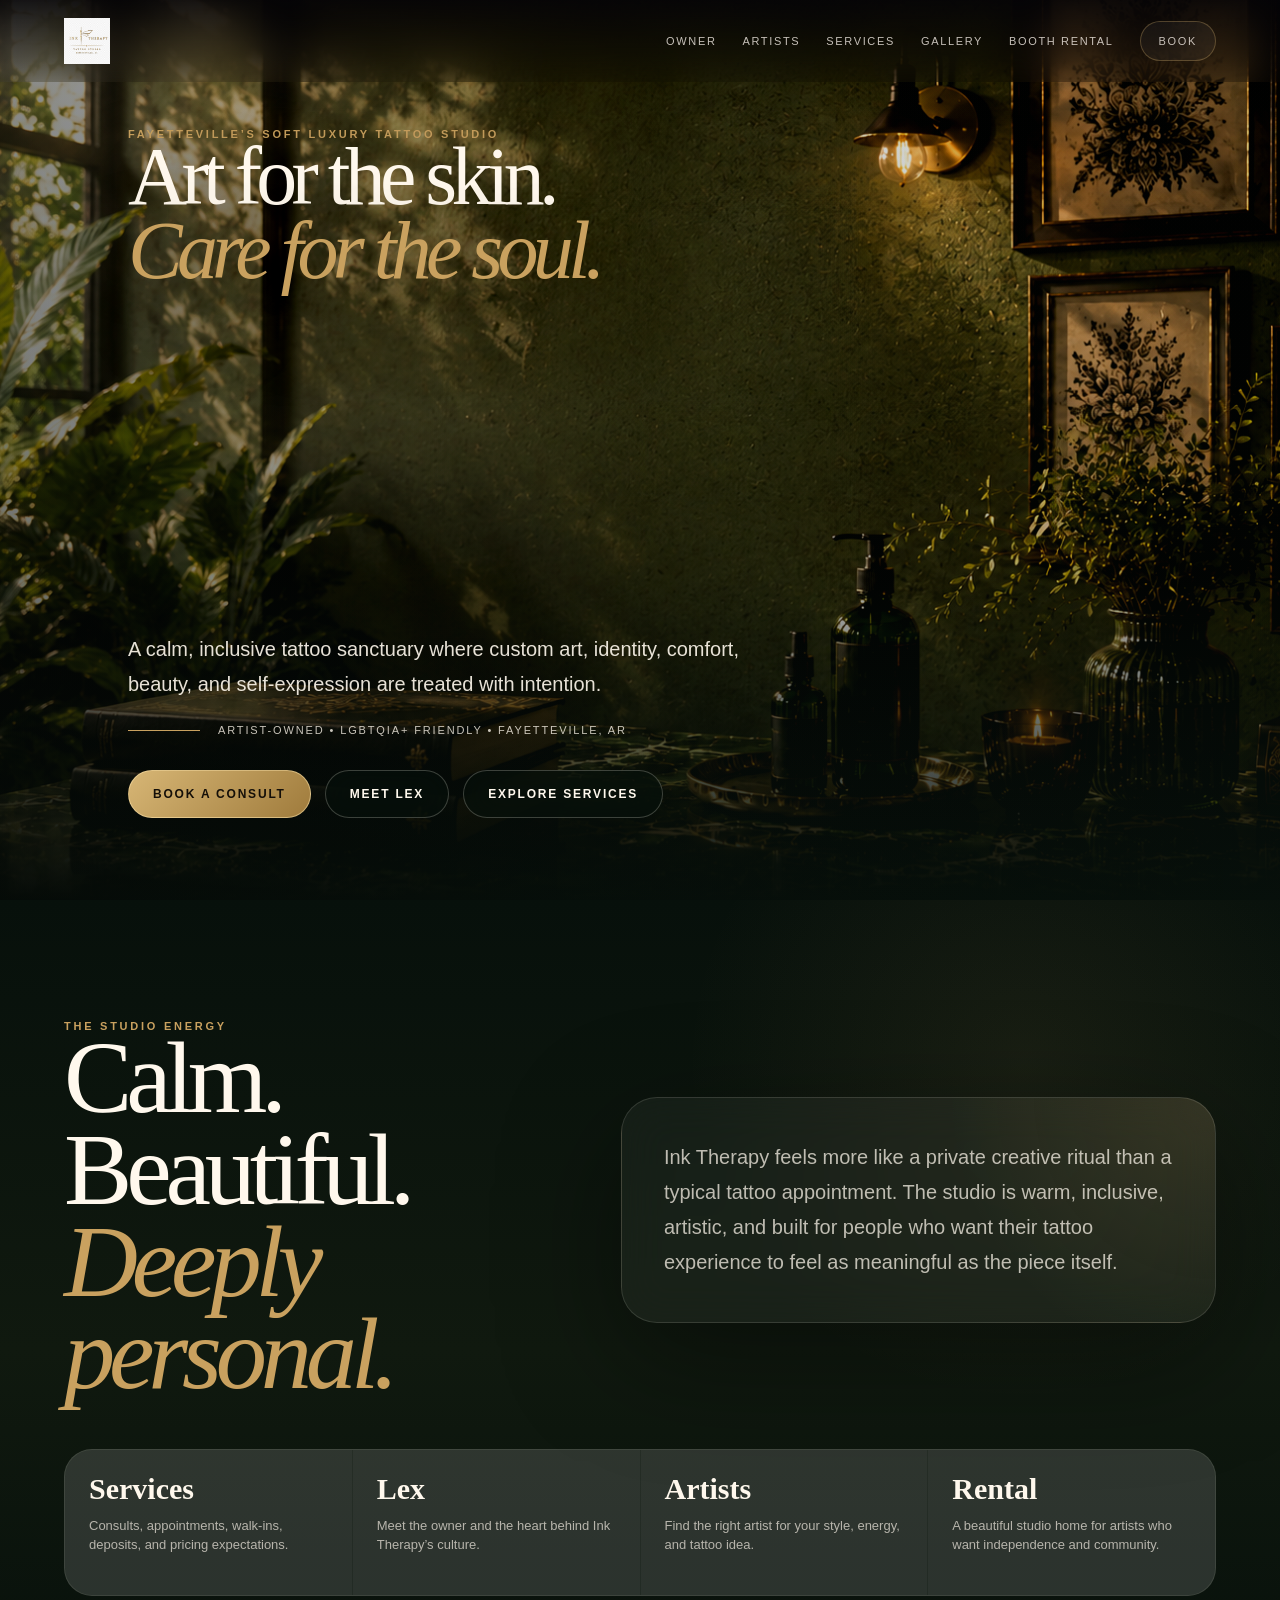
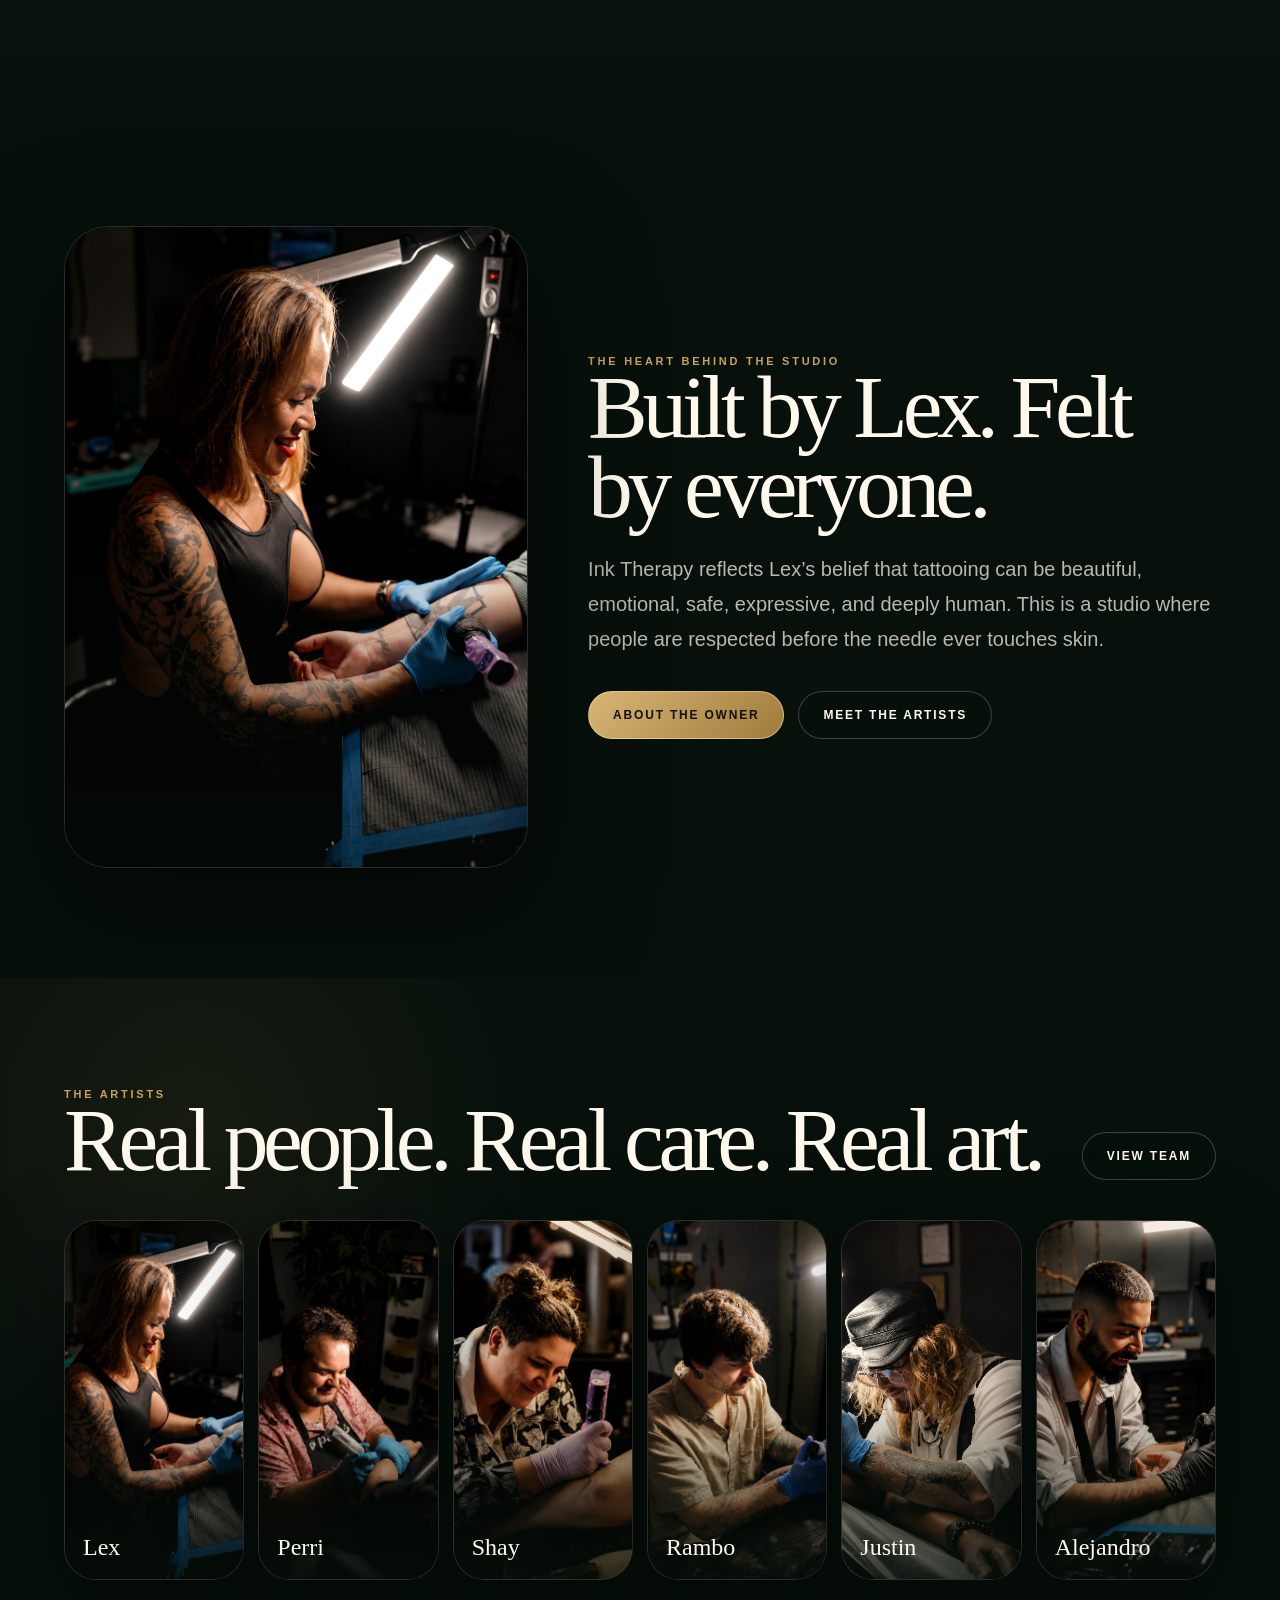
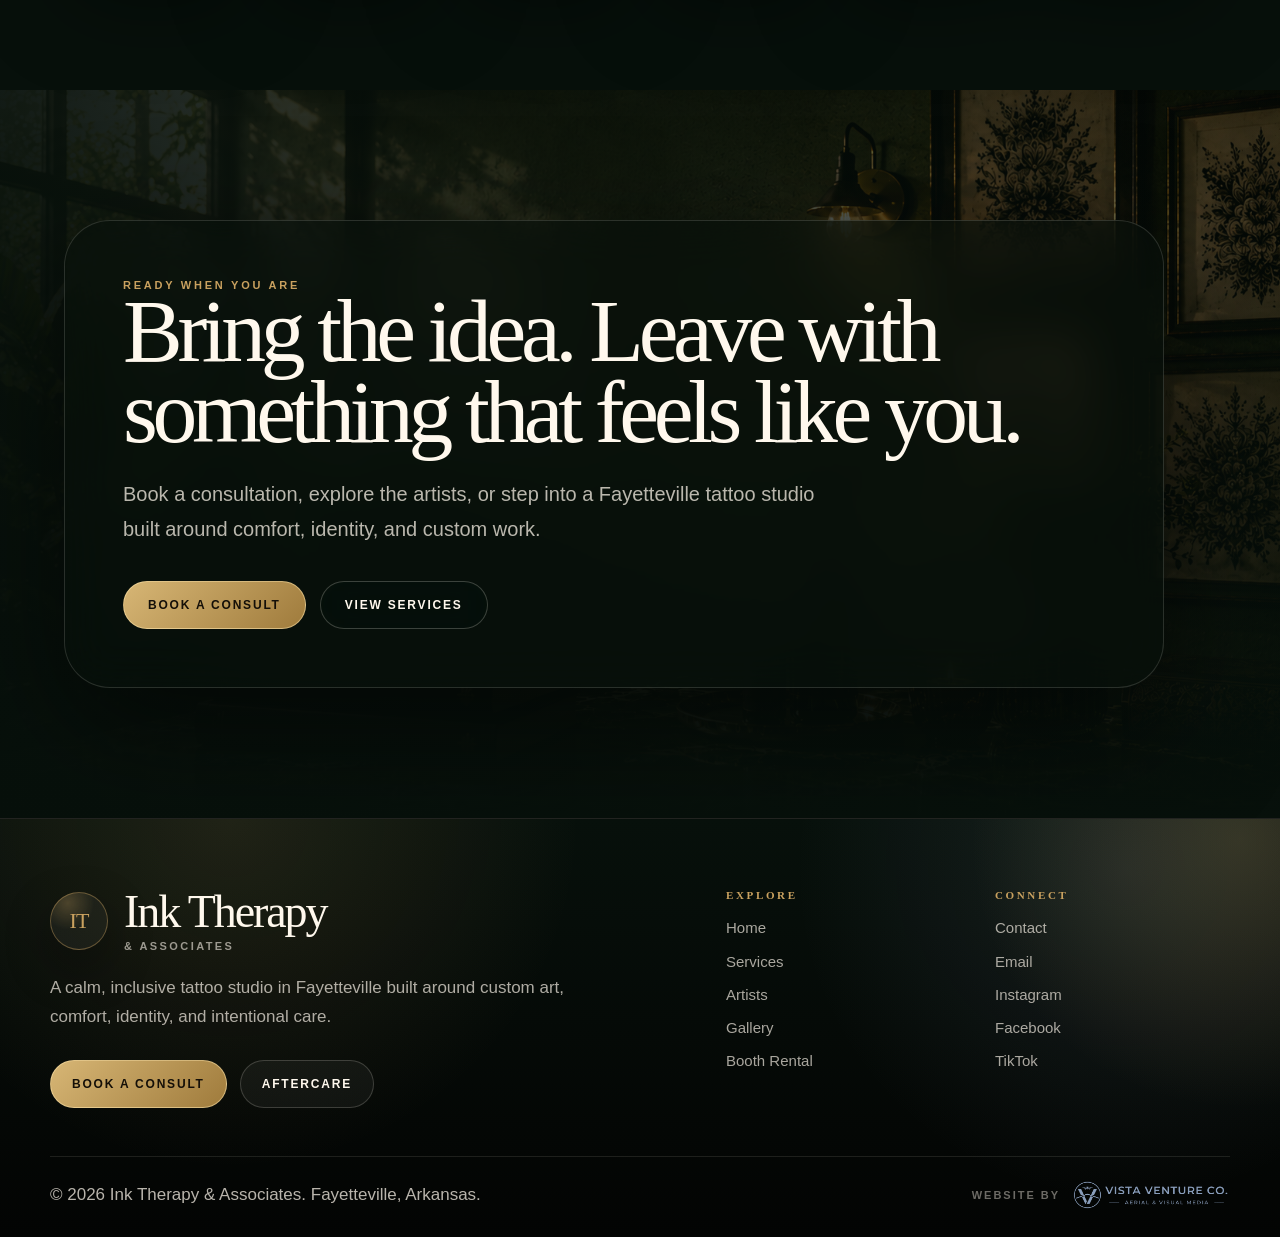
==== commit fd270966: "Use new hero asset and tighten homepage cards" ====
--- a/index.html
+++ b/index.html
@@ -109,7 +109,7 @@
 
 <header class="site-header">
   <a href="index.html" class="brand">
-    <img src="assets/logo-white.png" alt="Ink Therapy logo">
+    <img src="assets/logo-gold.png" alt="Ink Therapy logo">
   </a>
 
   <nav class="desktop-nav">
@@ -157,14 +157,14 @@
   height:100%;
   object-fit:cover;
   object-position:center;
-  filter:saturate(1.06) contrast(1.08) brightness(.96);
-  transform:scale(1.04);
+  filter:saturate(1.06) contrast(1.08) brightness(.98);
+  transform:scale(1.035);
   animation:slowHero 18s ease-in-out infinite alternate;
 }
 
 @keyframes slowHero{
-  from{transform:scale(1.04)}
-  to{transform:scale(1.12)}
+  from{transform:scale(1.035)}
+  to{transform:scale(1.105)}
 }
 
 .hero-bg::after{
@@ -172,8 +172,8 @@
   position:absolute;
   inset:0;
   background:
-    linear-gradient(90deg,rgba(3,4,3,.48),rgba(3,4,3,.2),rgba(3,4,3,.04)),
-    linear-gradient(to top,#07100b 0%,rgba(7,16,11,.24) 36%,rgba(7,16,11,.02) 100%);
+    linear-gradient(90deg,rgba(3,4,3,.44),rgba(3,4,3,.16),rgba(3,4,3,.04)),
+    linear-gradient(to top,#07100b 0%,rgba(7,16,11,.22) 36%,rgba(7,16,11,.02) 100%);
 }
 
 .hero-title{
@@ -235,27 +235,27 @@
   }
 
   .hero-bg img{
-    object-position:76% center;
-    filter:saturate(1.05) contrast(1.05) brightness(.72);
+    object-position:72% center;
+    filter:saturate(1.05) contrast(1.05) brightness(.78);
     animation:none;
     transform:scale(1.02);
   }
 
   .hero-bg::after{
     background:
-      linear-gradient(to bottom,rgba(7,16,11,.92) 0%,rgba(7,16,11,.5) 34%,rgba(7,16,11,.9) 100%),
-      linear-gradient(90deg,rgba(7,16,11,.84),rgba(7,16,11,.24));
+      linear-gradient(to bottom,rgba(7,16,11,.9) 0%,rgba(7,16,11,.48) 34%,rgba(7,16,11,.92) 100%),
+      linear-gradient(90deg,rgba(7,16,11,.82),rgba(7,16,11,.2));
   }
 
   .hero-title{
-    top:150px;
+    top:142px;
     left:22px;
     right:22px;
     max-width:none;
   }
 
   .hero h1{
-    font-size:clamp(42px,12.8vw,68px);
+    font-size:clamp(40px,12.2vw,64px);
     max-width:100%;
     line-height:.92;
   }
@@ -267,41 +267,43 @@
   .hero-lower{
     left:22px;
     right:22px;
-    bottom:42px;
+    bottom:38px;
     max-width:none;
   }
 
   .hero-copy{
-    font-size:16px;
-    line-height:1.55;
+    font-size:15px;
+    line-height:1.5;
   }
 
   .hero-signature{
-    font-size:10px;
-    line-height:1.5;
+    font-size:9px;
+    line-height:1.45;
     align-items:flex-start;
-    gap:12px;
+    gap:10px;
+    letter-spacing:.13em;
   }
 
   .hero-signature::before{
-    width:38px;
+    width:34px;
     margin-top:7px;
   }
 
   .hero .btn-row{
-    margin-top:24px;
-    gap:12px;
+    margin-top:20px;
+    gap:10px;
   }
 
   .hero .btn{
     width:100%;
-    padding:15px 18px;
+    padding:13px 16px;
+    font-size:11px;
   }
 }
 </style>
 
 <div class="hero-bg">
-  <img src="assets/hero-background.png" alt="Luxury green Ink Therapy tattoo studio interior">
+  <img src="assets/hero-new.png" alt="Luxury green Ink Therapy tattoo studio interior">
 </div>
 
 <div class="hero-title">
@@ -359,8 +361,8 @@
 }
 
 .intro-panel{
-  padding:48px;
-  border-radius:44px;
+  padding:42px;
+  border-radius:36px;
   border:1px solid rgba(255,248,237,.13);
   background:
     radial-gradient(circle at top right,rgba(201,161,95,.14),transparent 42%),
@@ -370,23 +372,23 @@
 }
 
 .intro-panel p{
-  font-size:22px;
+  font-size:20px;
 }
 
 .path-grid{
   display:grid;
   grid-template-columns:repeat(4,1fr);
   gap:1px;
-  margin-top:70px;
+  margin-top:48px;
   border:1px solid rgba(255,248,237,.12);
-  border-radius:36px;
+  border-radius:28px;
   overflow:hidden;
   background:rgba(255,255,255,.1);
 }
 
 .path-card{
-  min-height:250px;
-  padding:30px;
+  min-height:145px;
+  padding:24px;
   background:rgba(255,255,255,.04);
   transition:.35s;
 }
@@ -400,21 +402,23 @@
 .path-card strong{
   display:block;
   font-family:Georgia,serif;
-  font-size:34px;
+  font-size:30px;
   line-height:1;
-  margin-bottom:16px;
+  margin-bottom:12px;
 }
 
 .path-card span{
   color:rgba(255,248,237,.66);
-  line-height:1.6;
-  font-size:14px;
+  line-height:1.5;
+  font-size:13px;
 }
 
 @media(max-width:950px){
   .intro{padding:90px 22px}
   .intro-grid,.path-grid{grid-template-columns:1fr}
-  .intro-panel{padding:34px}
+  .intro-panel{padding:30px}
+  .path-grid{margin-top:34px;border-radius:24px}
+  .path-card{min-height:112px;padding:22px}
 }
 </style>
 
@@ -608,7 +612,7 @@
   background:
     linear-gradient(90deg,rgba(7,16,11,.94),rgba(7,16,11,.68),rgba(7,16,11,.25)),
     linear-gradient(to top,#07100b,rgba(7,16,11,.2)),
-    url("assets/hero-background.png") center/cover;
+    url("assets/hero-new.png") center/cover;
 }
 
 .cta-box{
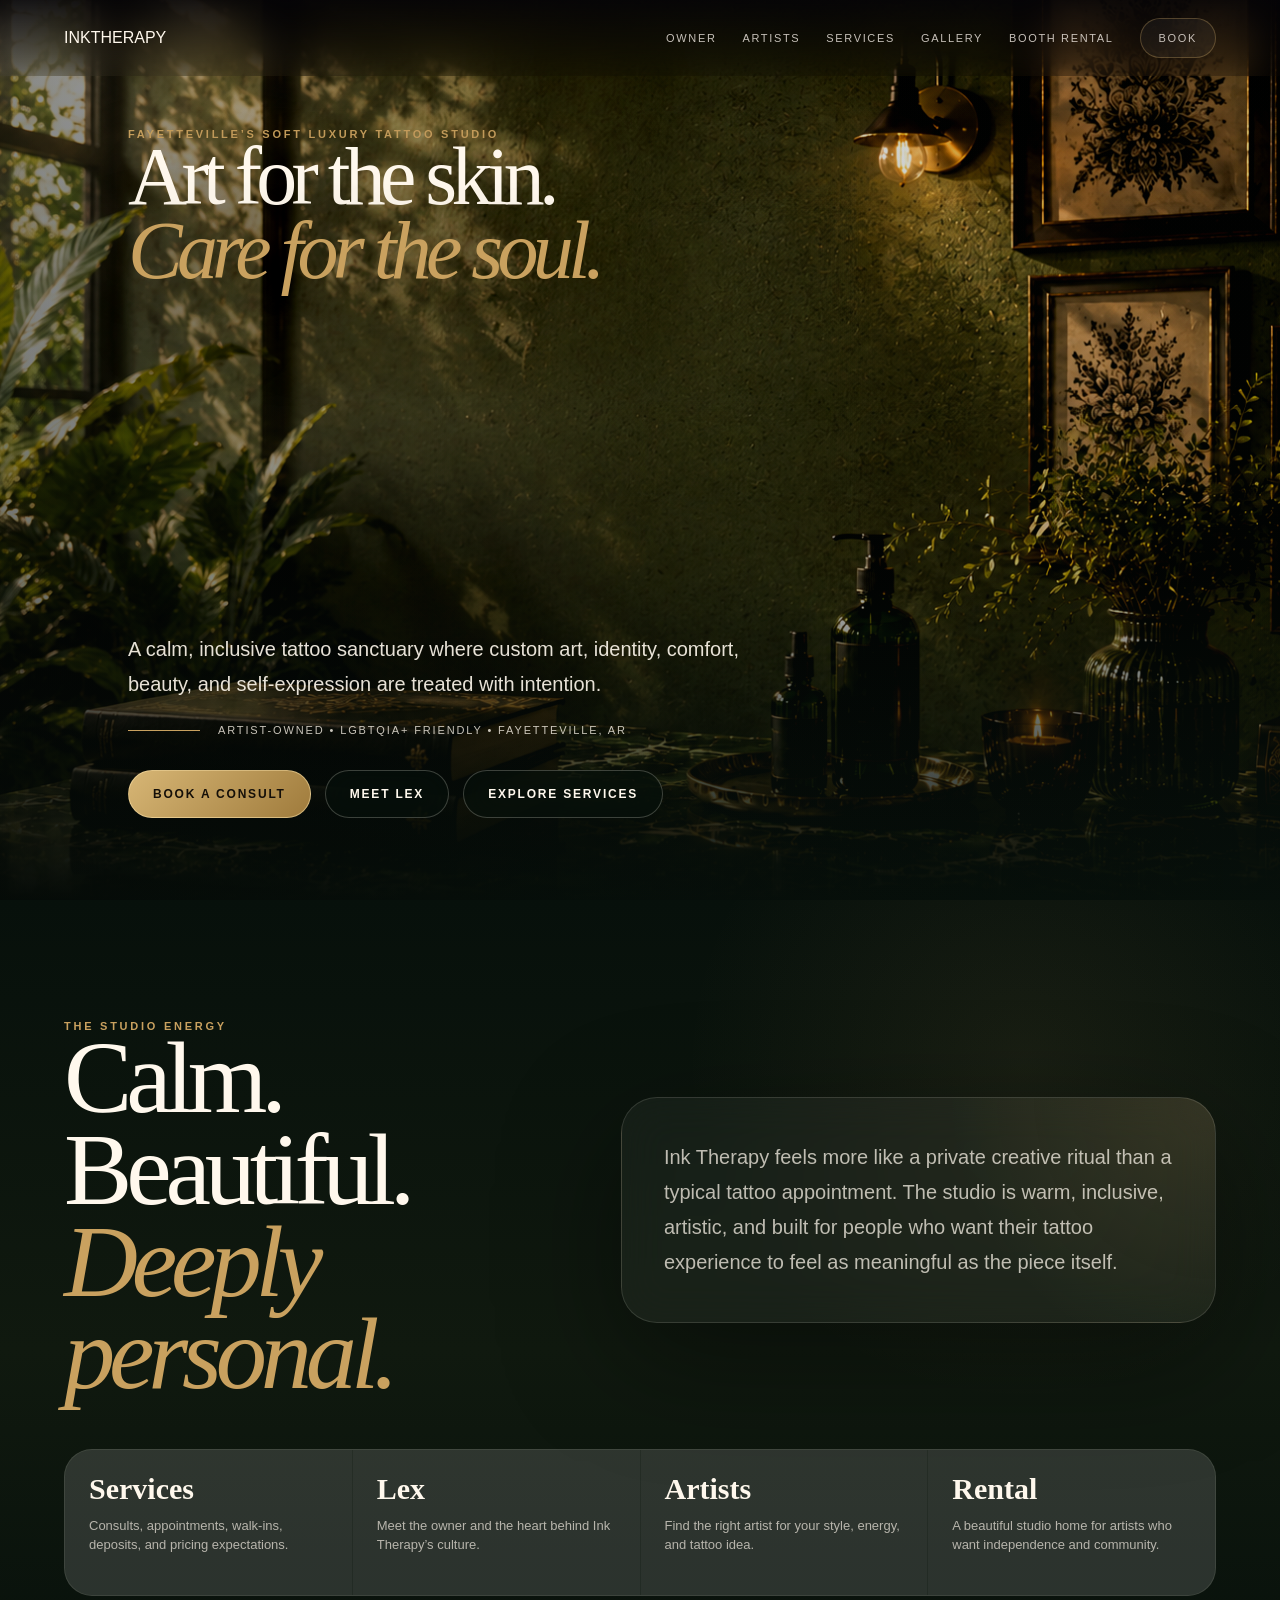
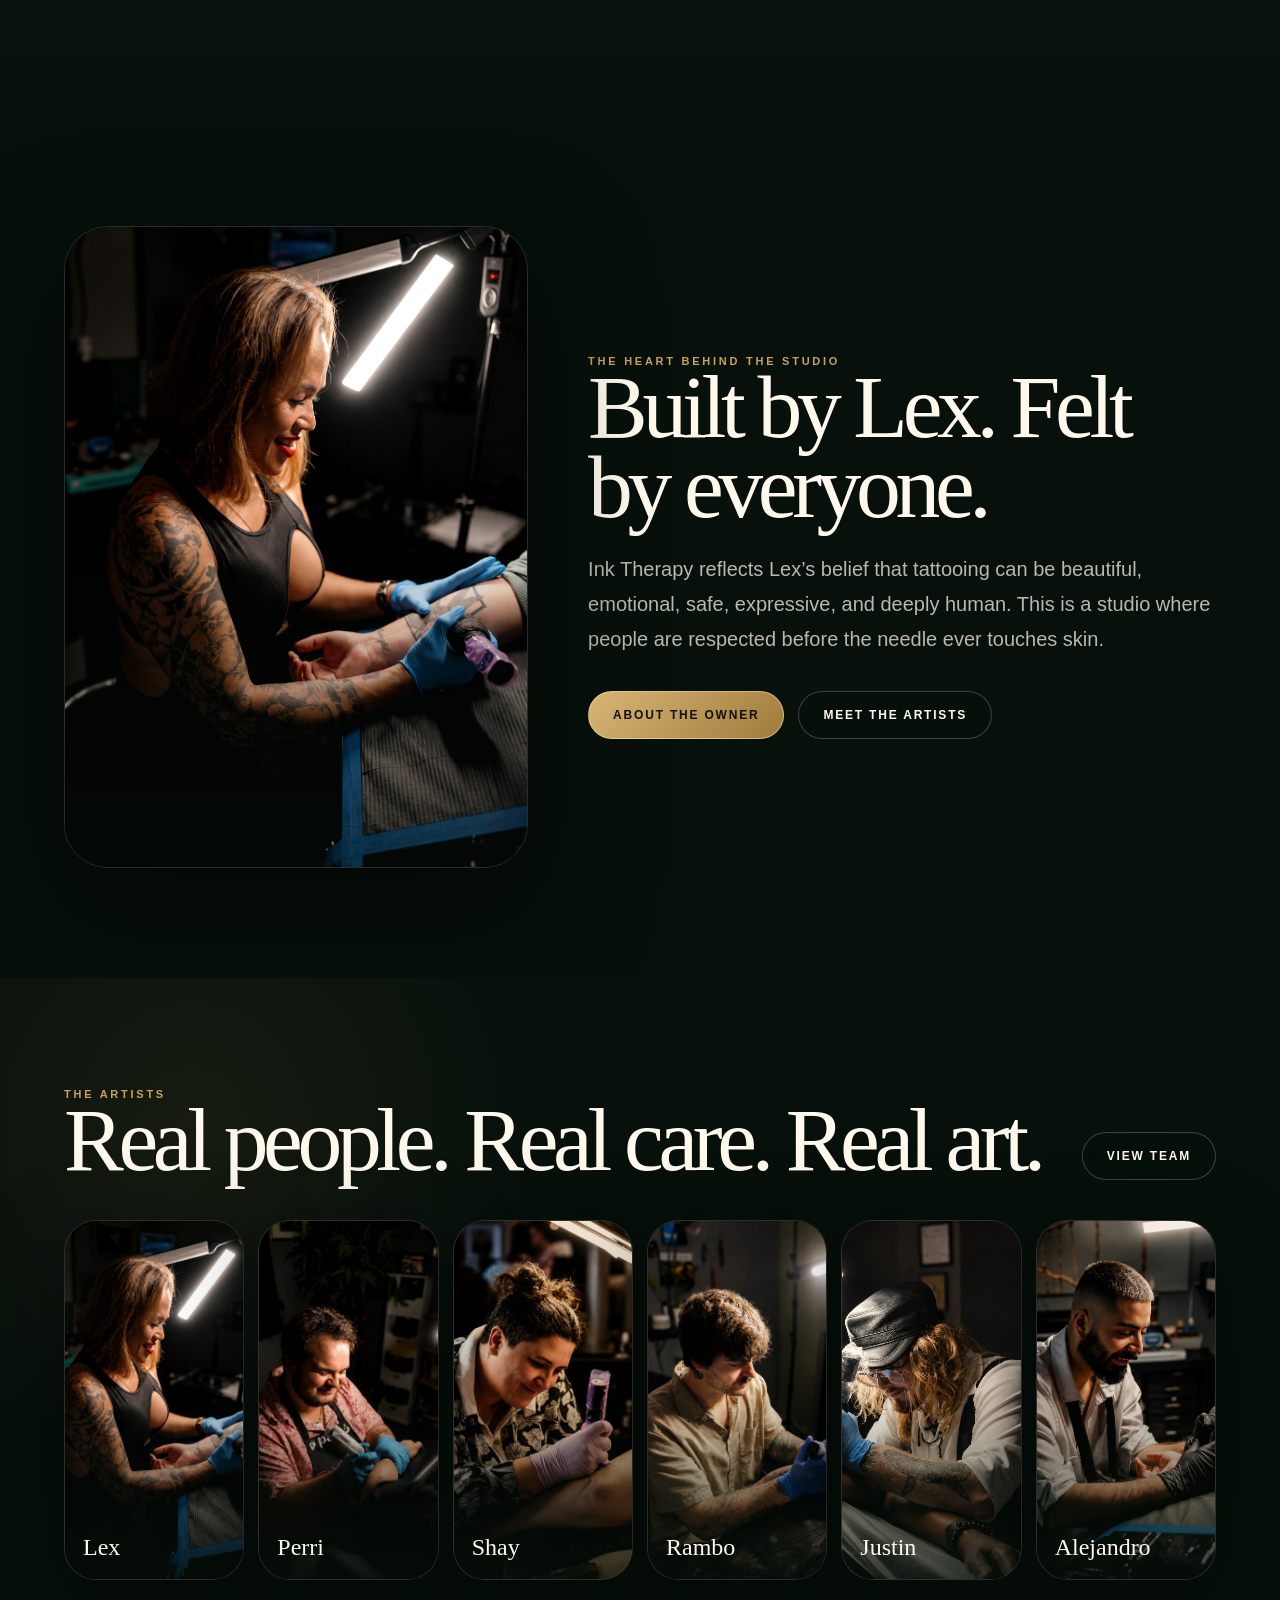
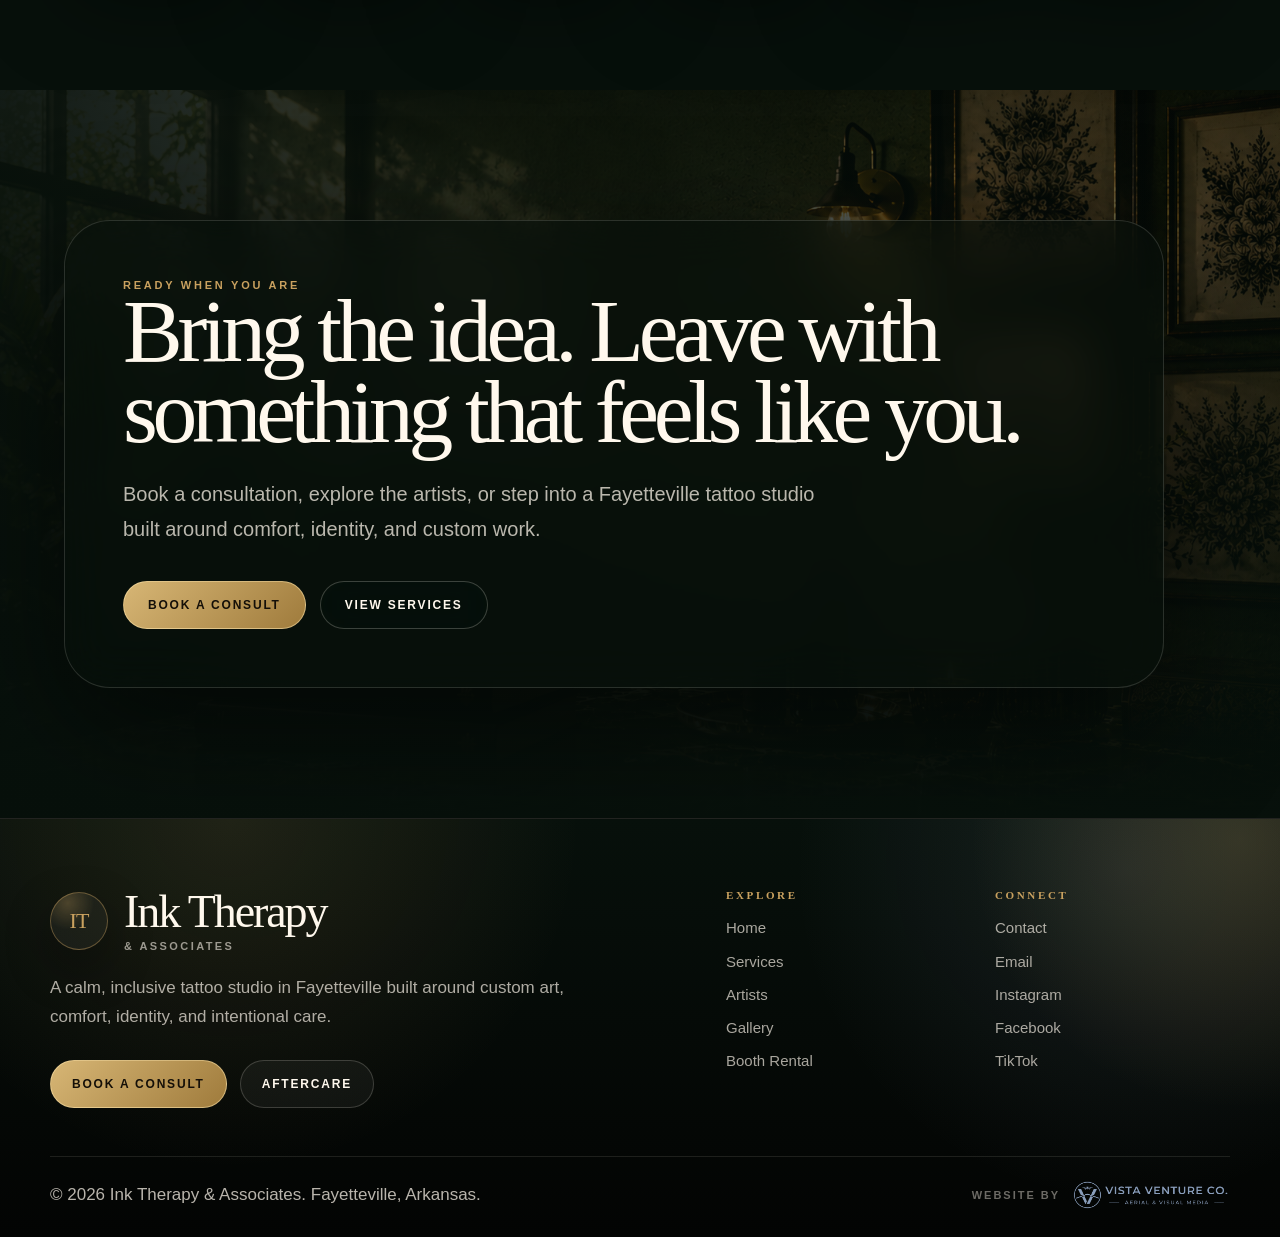
==== commit 4b81caa2: "Remove gold logo from navbar" ====
--- a/index.html
+++ b/index.html
@@ -108,9 +108,7 @@
 <div class="noise"></div>
 
 <header class="site-header">
-  <a href="index.html" class="brand">
-    <img src="assets/logo-gold.png" alt="Ink Therapy logo">
-  </a>
+  <a href="index.html" class="brand brand-text">INK <span>THERAPY</span></a>
 
   <nav class="desktop-nav">
     <a href="owner/">Owner</a>
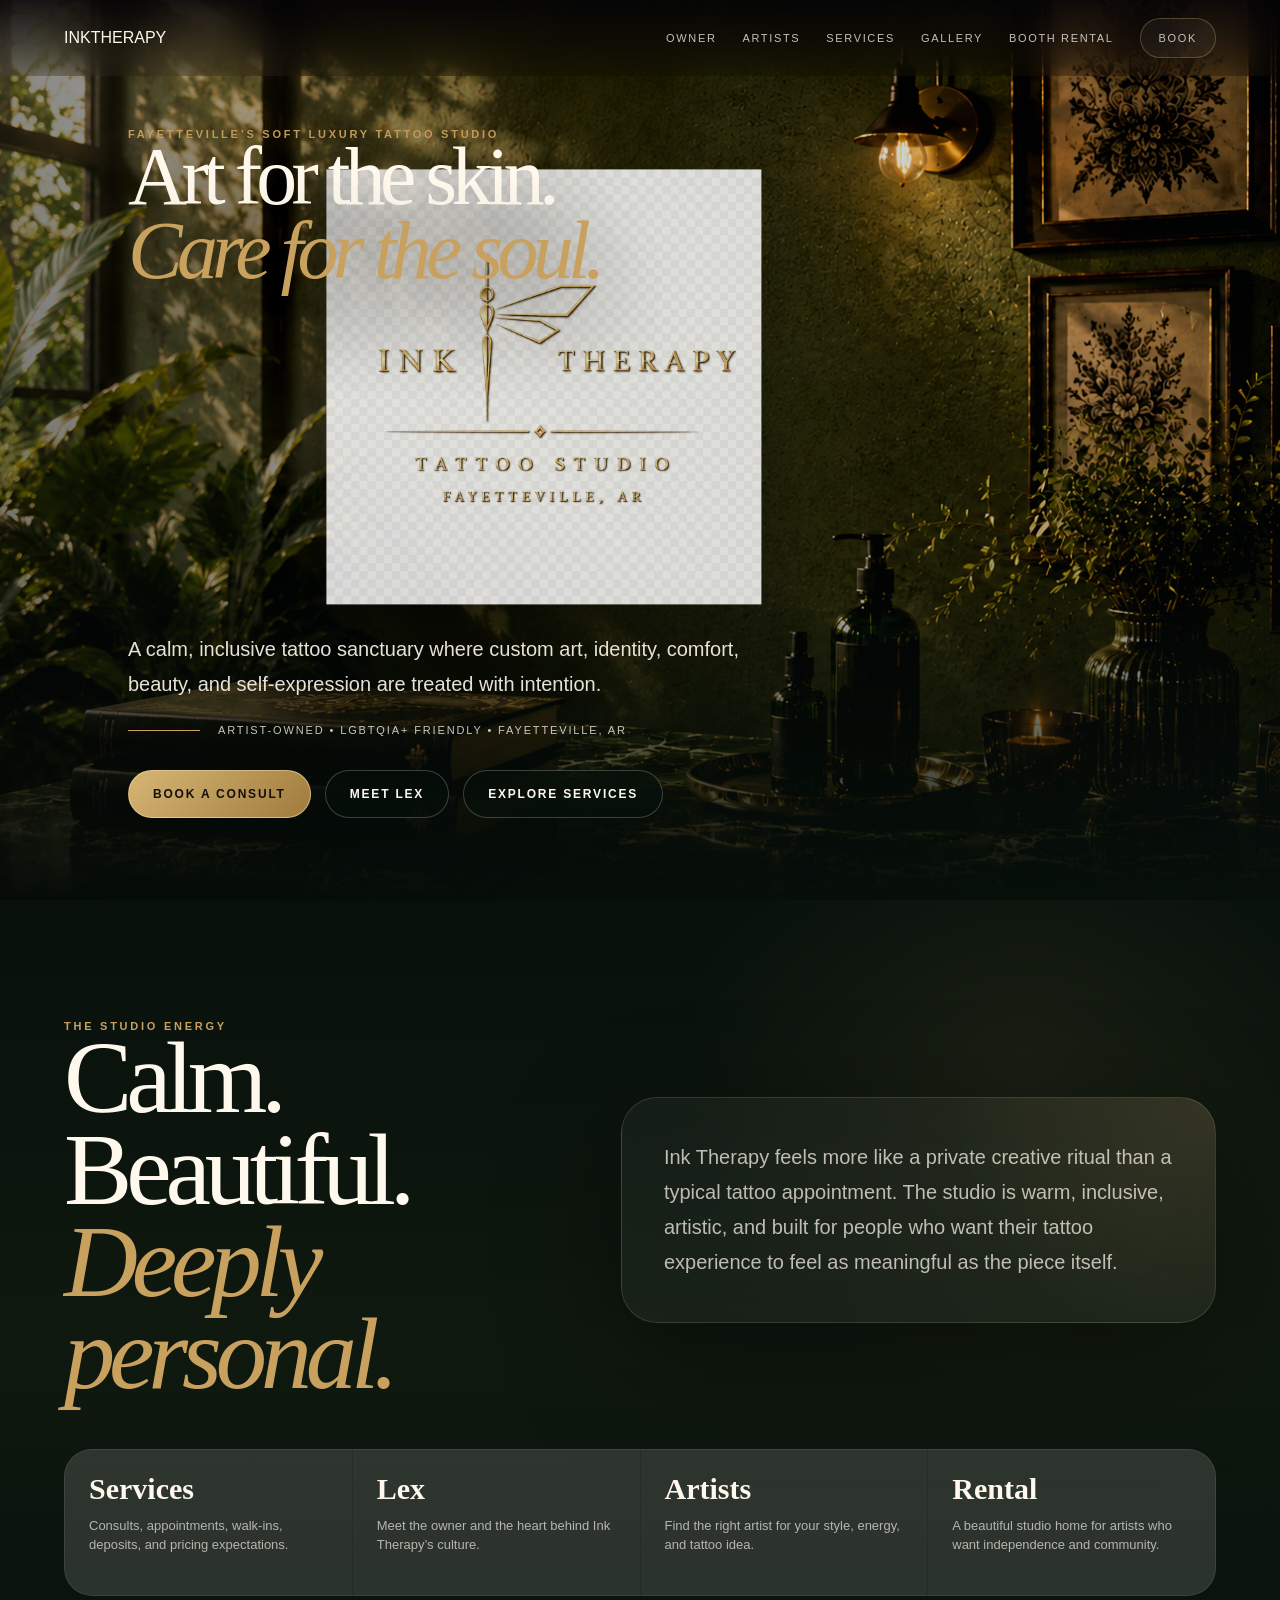
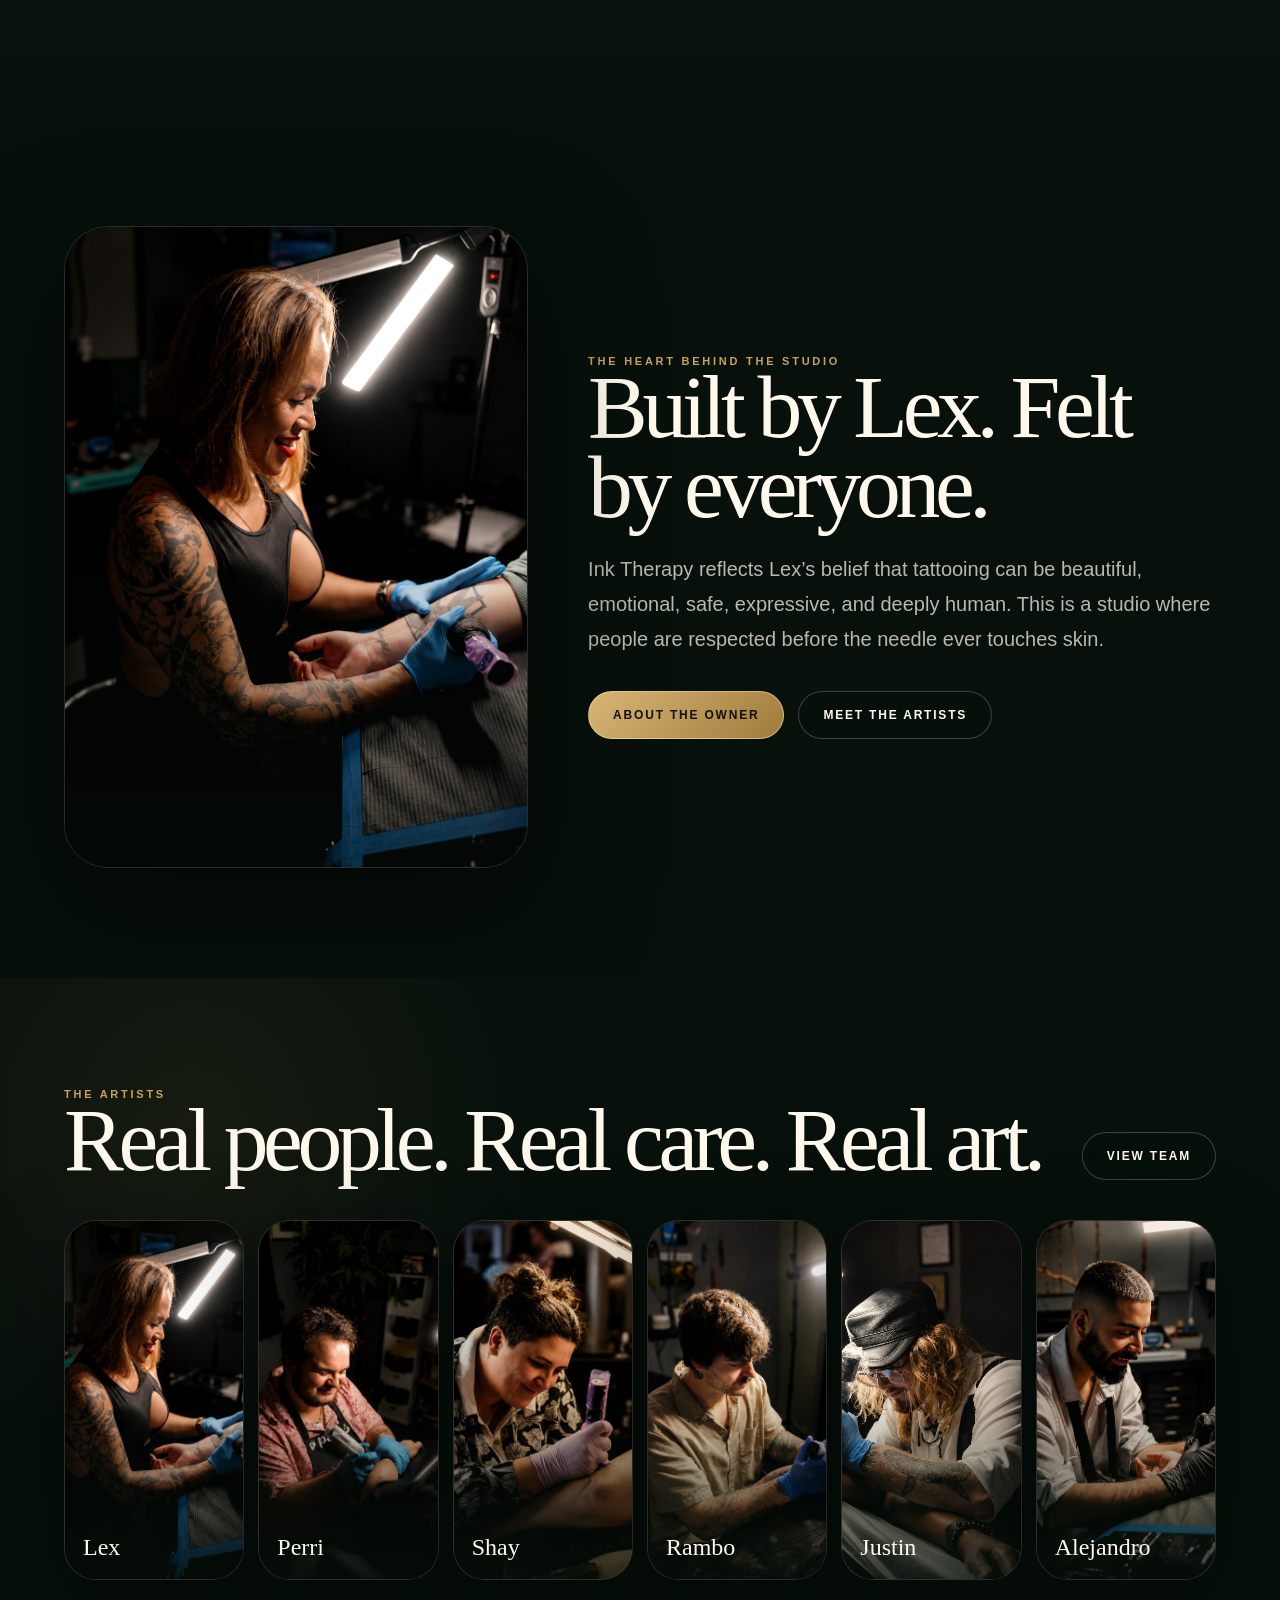
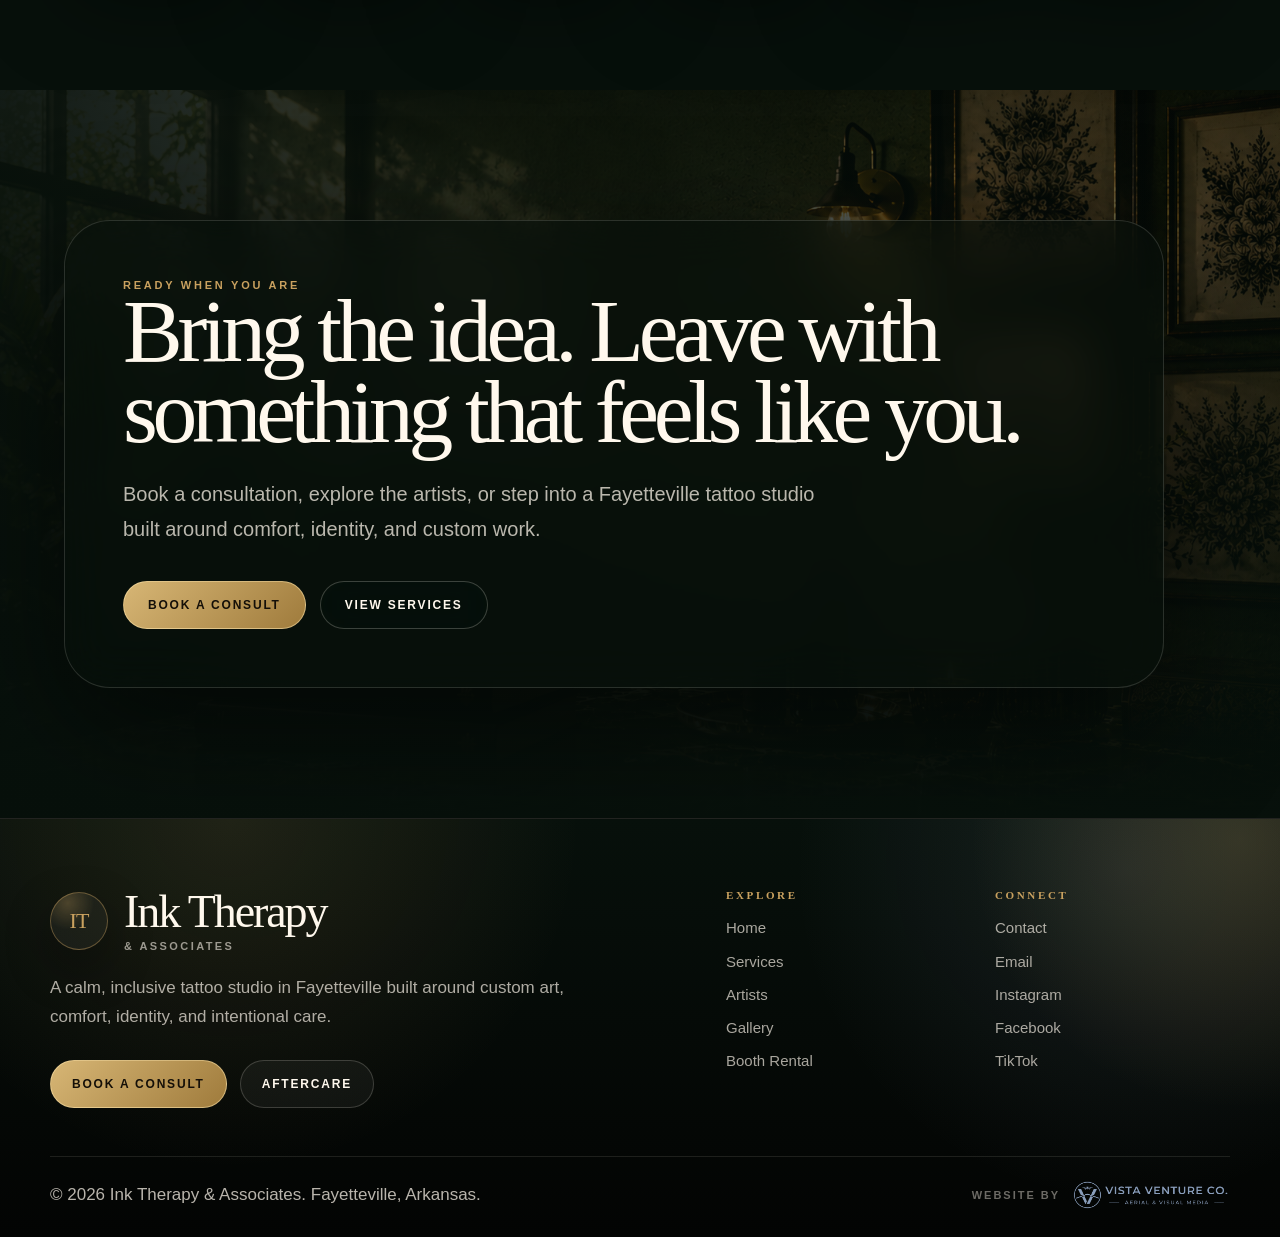
==== commit c84b1f53: "Place gold logo in hero wall area" ====
--- a/index.html
+++ b/index.html
@@ -174,6 +174,18 @@
     linear-gradient(to top,#07100b 0%,rgba(7,16,11,.22) 36%,rgba(7,16,11,.02) 100%);
 }
 
+.hero-wall-logo{
+  position:absolute;
+  z-index:2;
+  left:42.5vw;
+  top:43%;
+  width:min(34vw,520px);
+  transform:translate(-50%,-50%);
+  opacity:.86;
+  filter:drop-shadow(0 18px 32px rgba(0,0,0,.42));
+  pointer-events:none;
+}
+
 .hero-title{
   position:absolute;
   z-index:3;
@@ -245,6 +257,13 @@
       linear-gradient(90deg,rgba(7,16,11,.82),rgba(7,16,11,.2));
   }
 
+  .hero-wall-logo{
+    left:50%;
+    top:48%;
+    width:min(76vw,390px);
+    opacity:.34;
+  }
+
   .hero-title{
     top:142px;
     left:22px;
@@ -303,6 +322,8 @@
 <div class="hero-bg">
   <img src="assets/hero-new.png" alt="Luxury green Ink Therapy tattoo studio interior">
 </div>
+
+<img class="hero-wall-logo" src="assets/logo-gold.png" alt="Ink Therapy logo">
 
 <div class="hero-title">
   <div class="eyebrow">Fayetteville’s soft luxury tattoo studio</div>
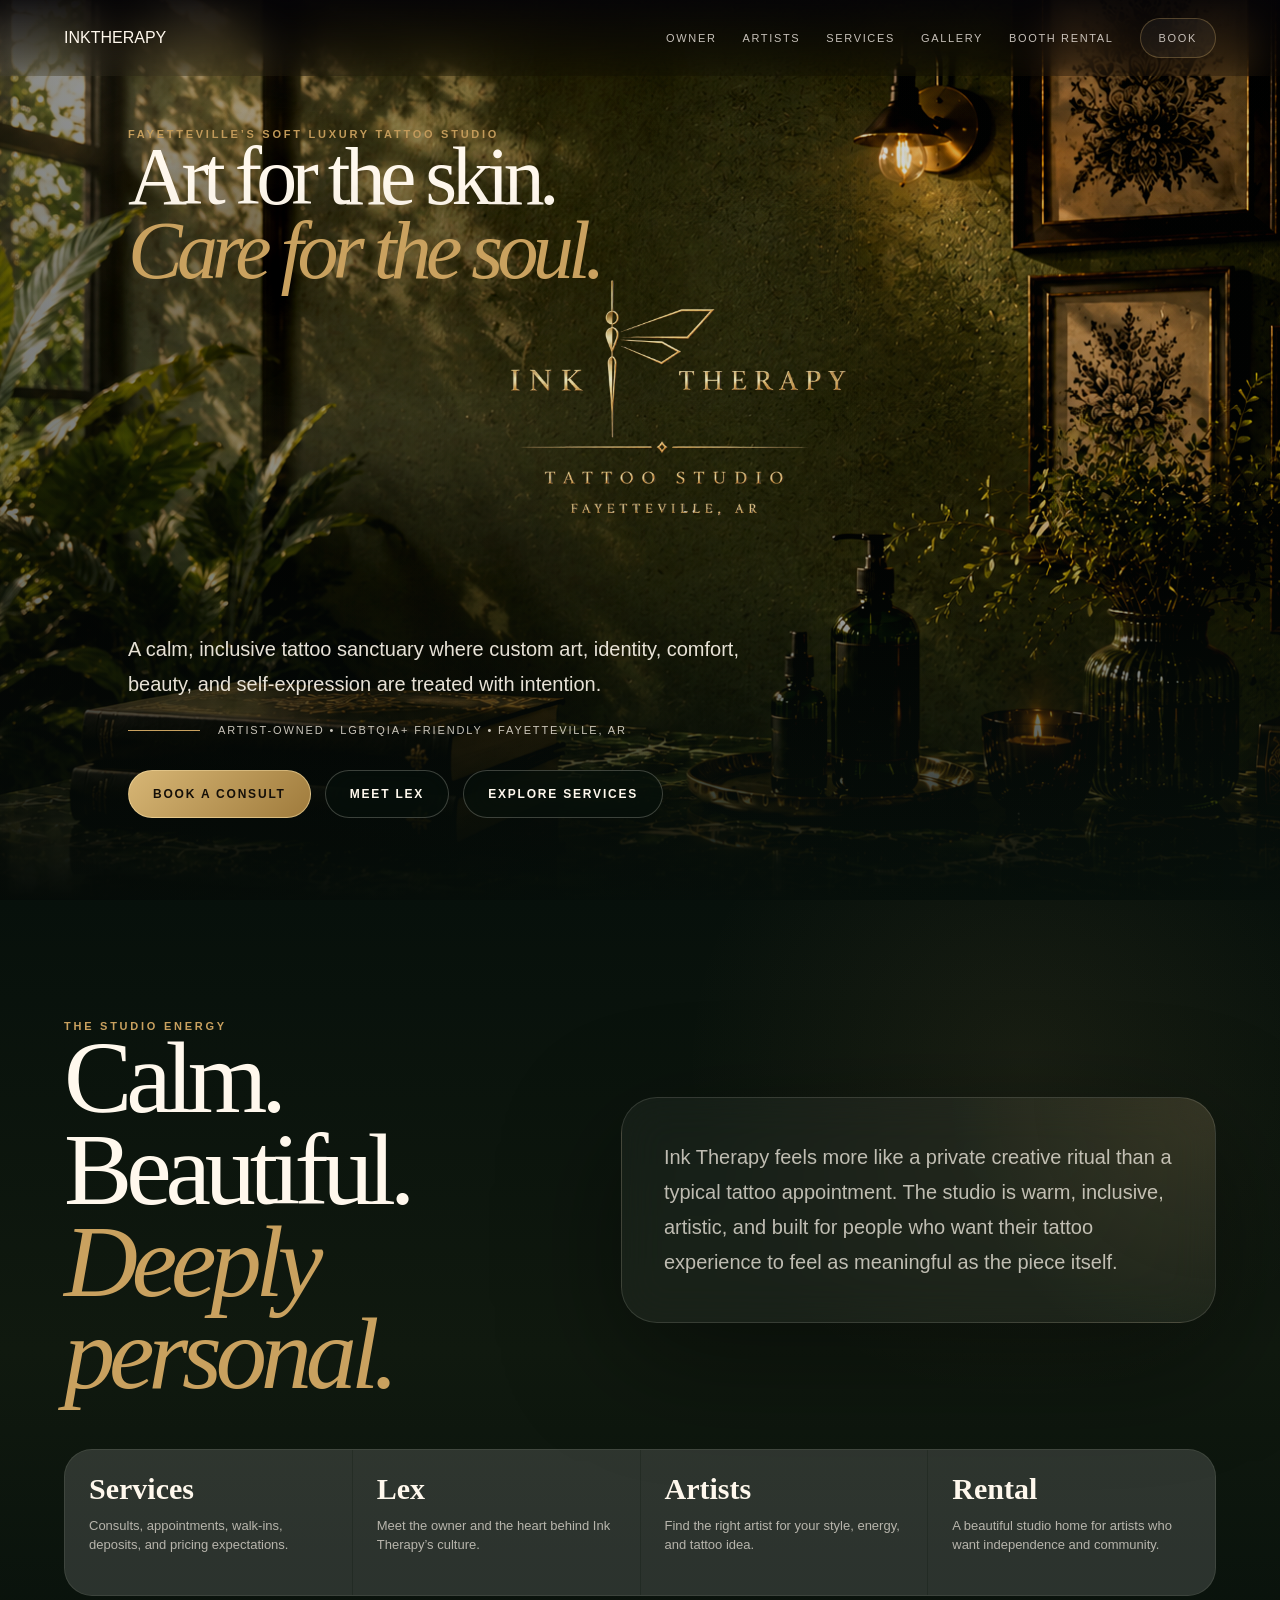
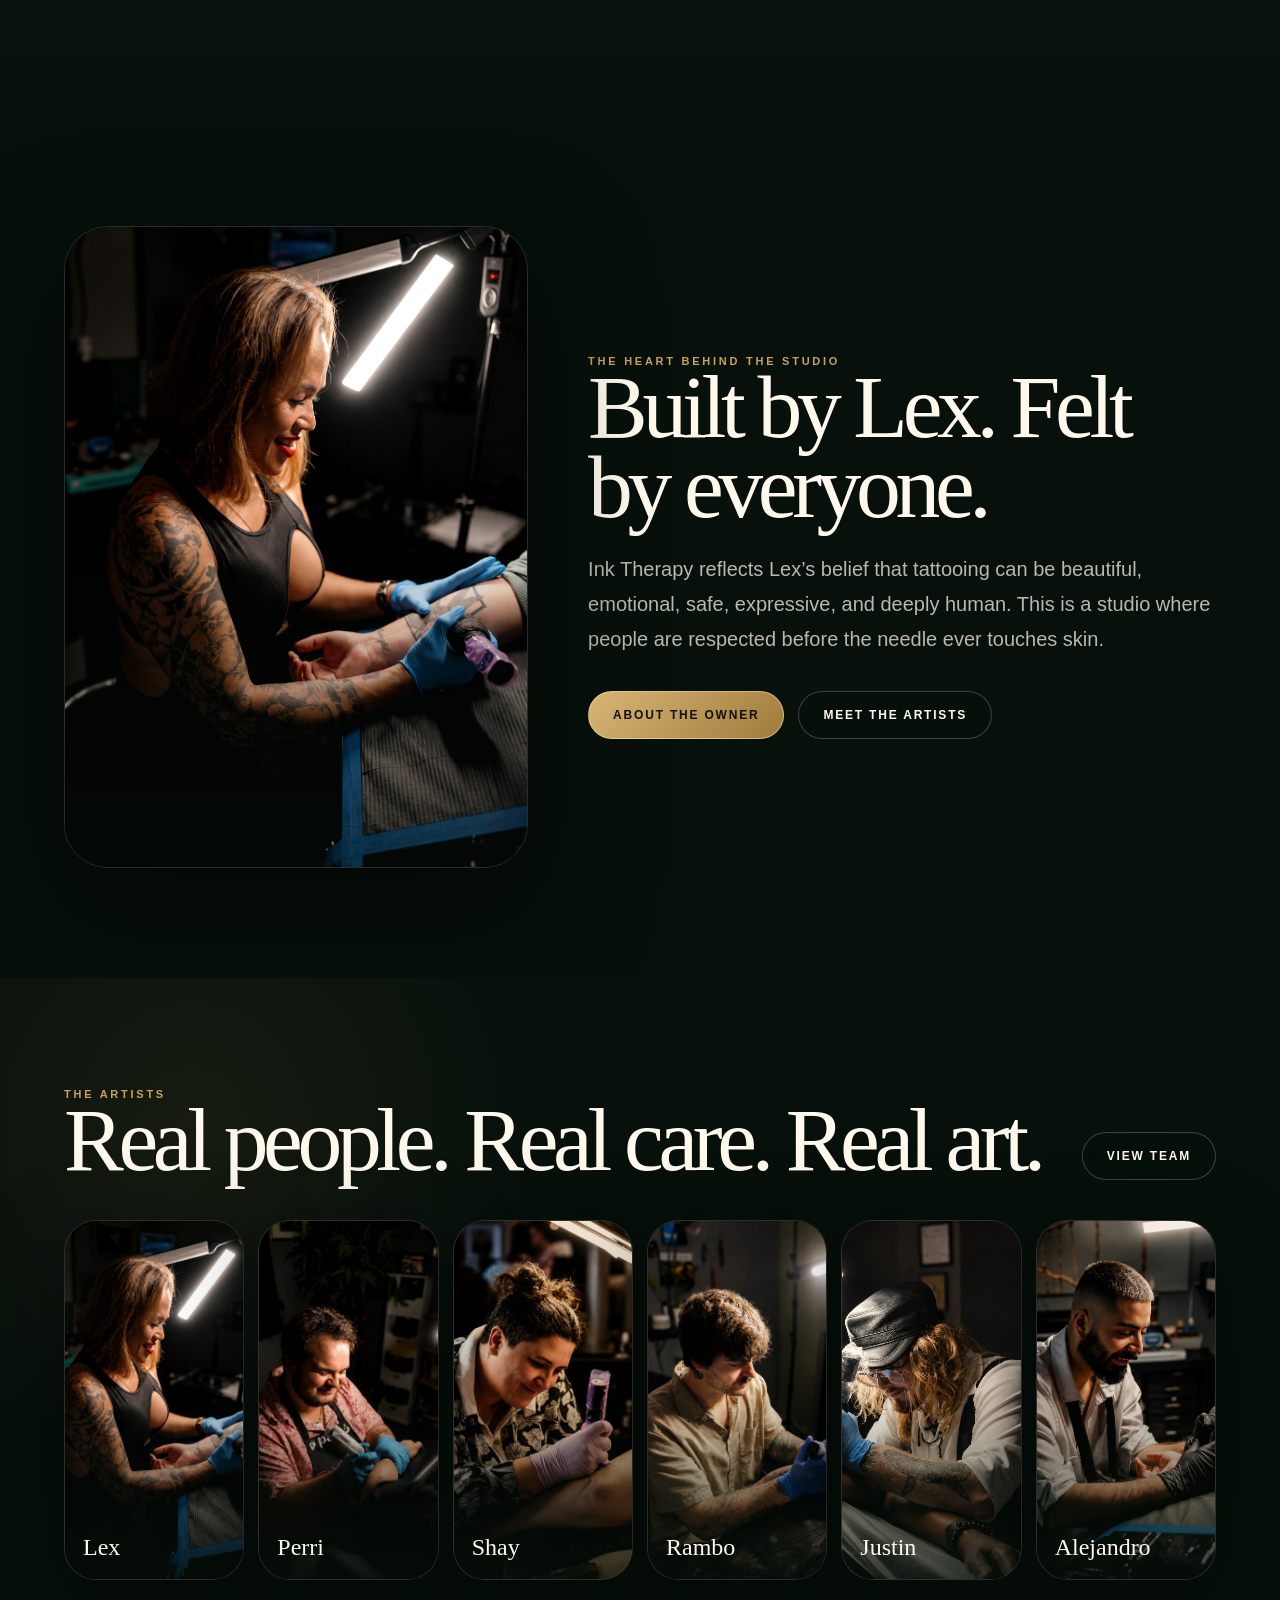
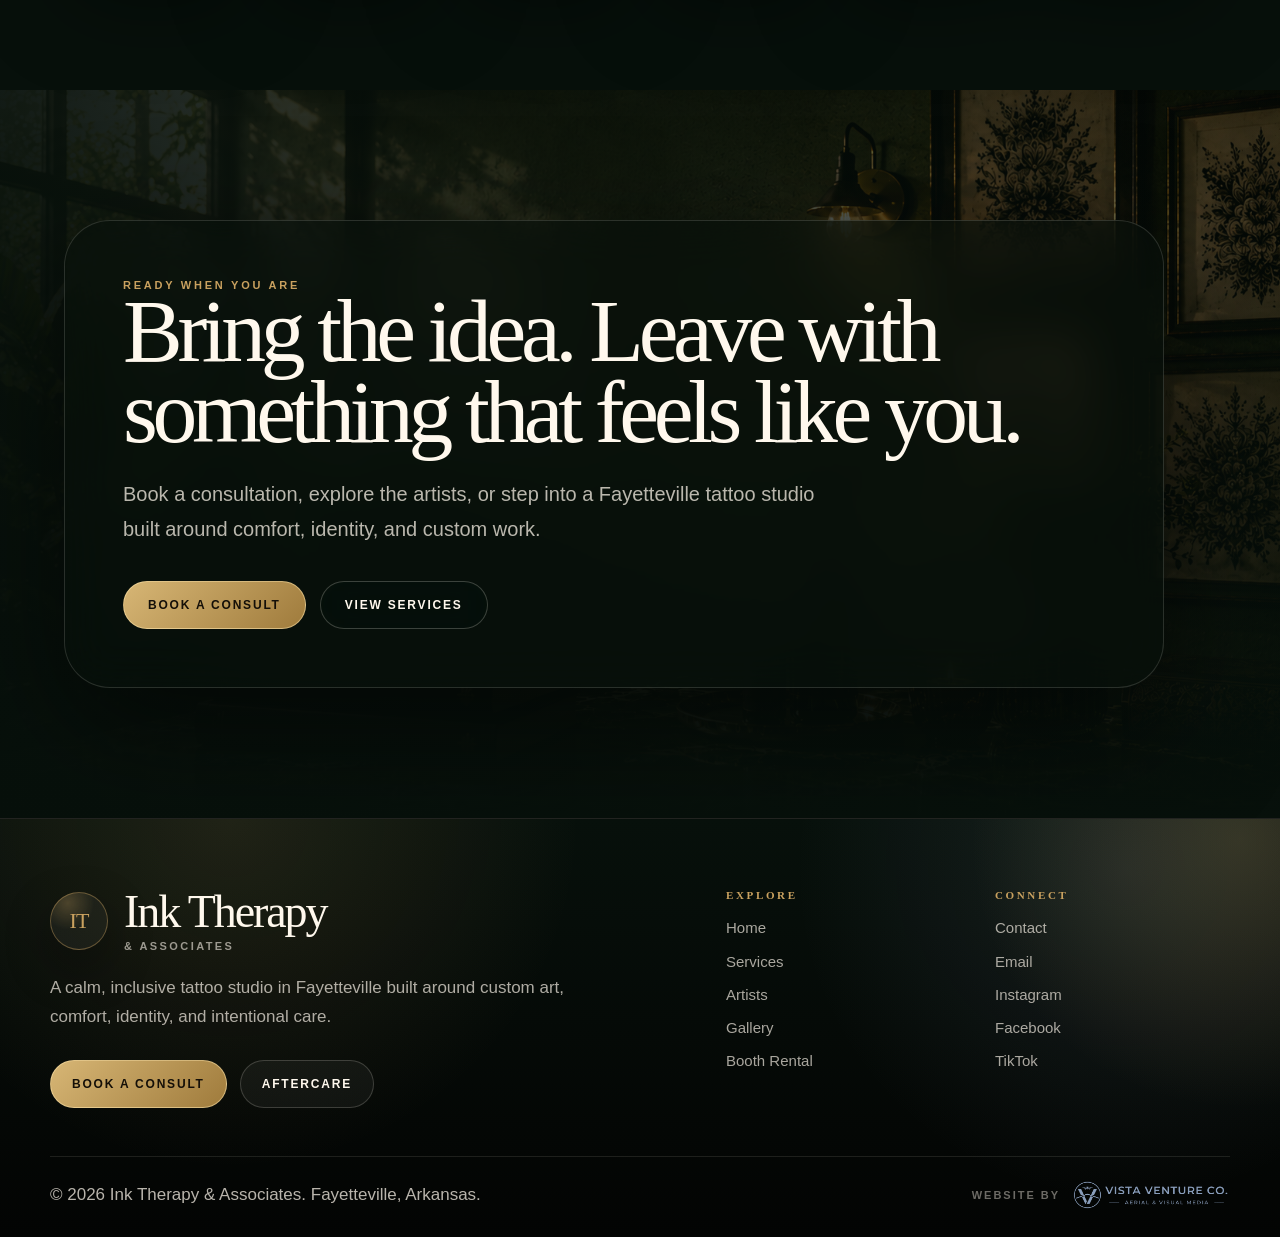
==== commit 7b1521e6: "Update index.html" ====
--- a/index.html
+++ b/index.html
@@ -177,11 +177,11 @@
 .hero-wall-logo{
   position:absolute;
   z-index:2;
-  left:42.5vw;
-  top:43%;
-  width:min(34vw,520px);
+  left:52vw;
+  top:45%;
+  width:min(32vw,500px);
   transform:translate(-50%,-50%);
-  opacity:.86;
+  opacity:.9;
   filter:drop-shadow(0 18px 32px rgba(0,0,0,.42));
   pointer-events:none;
 }
